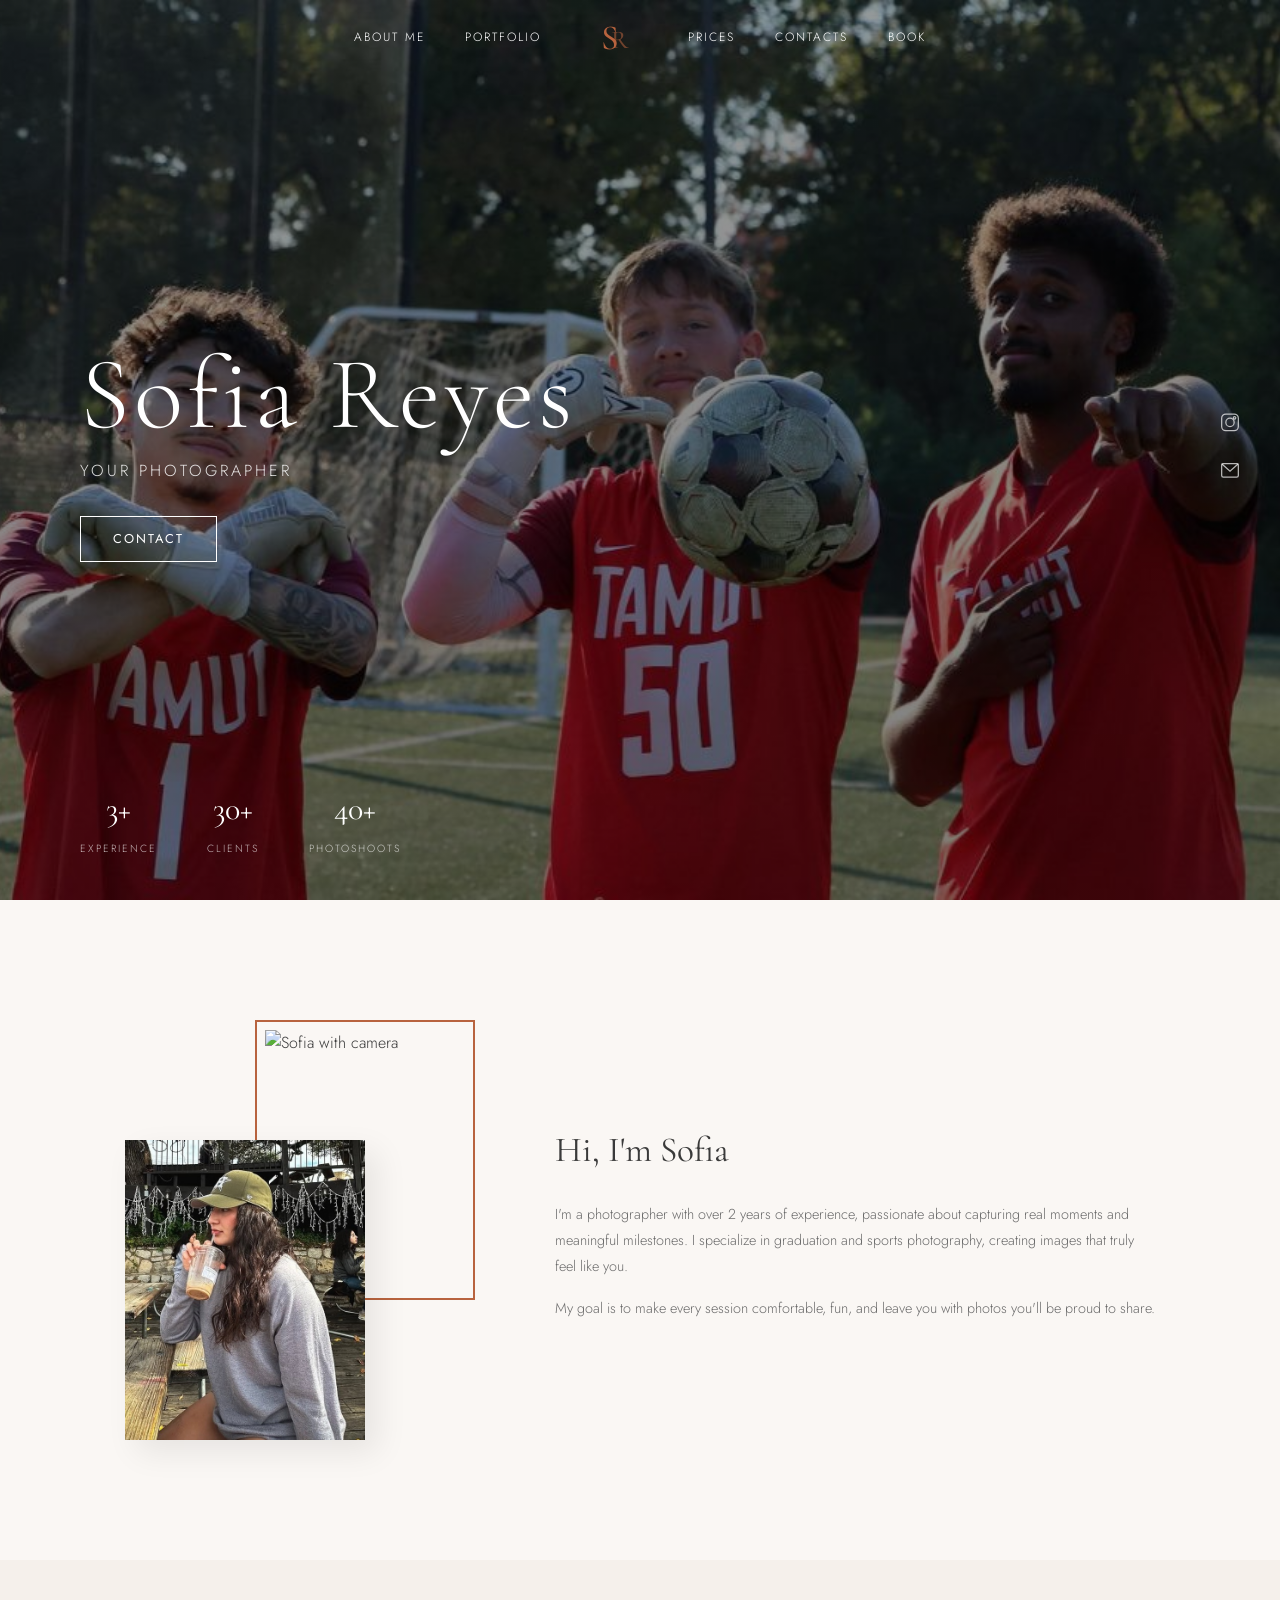
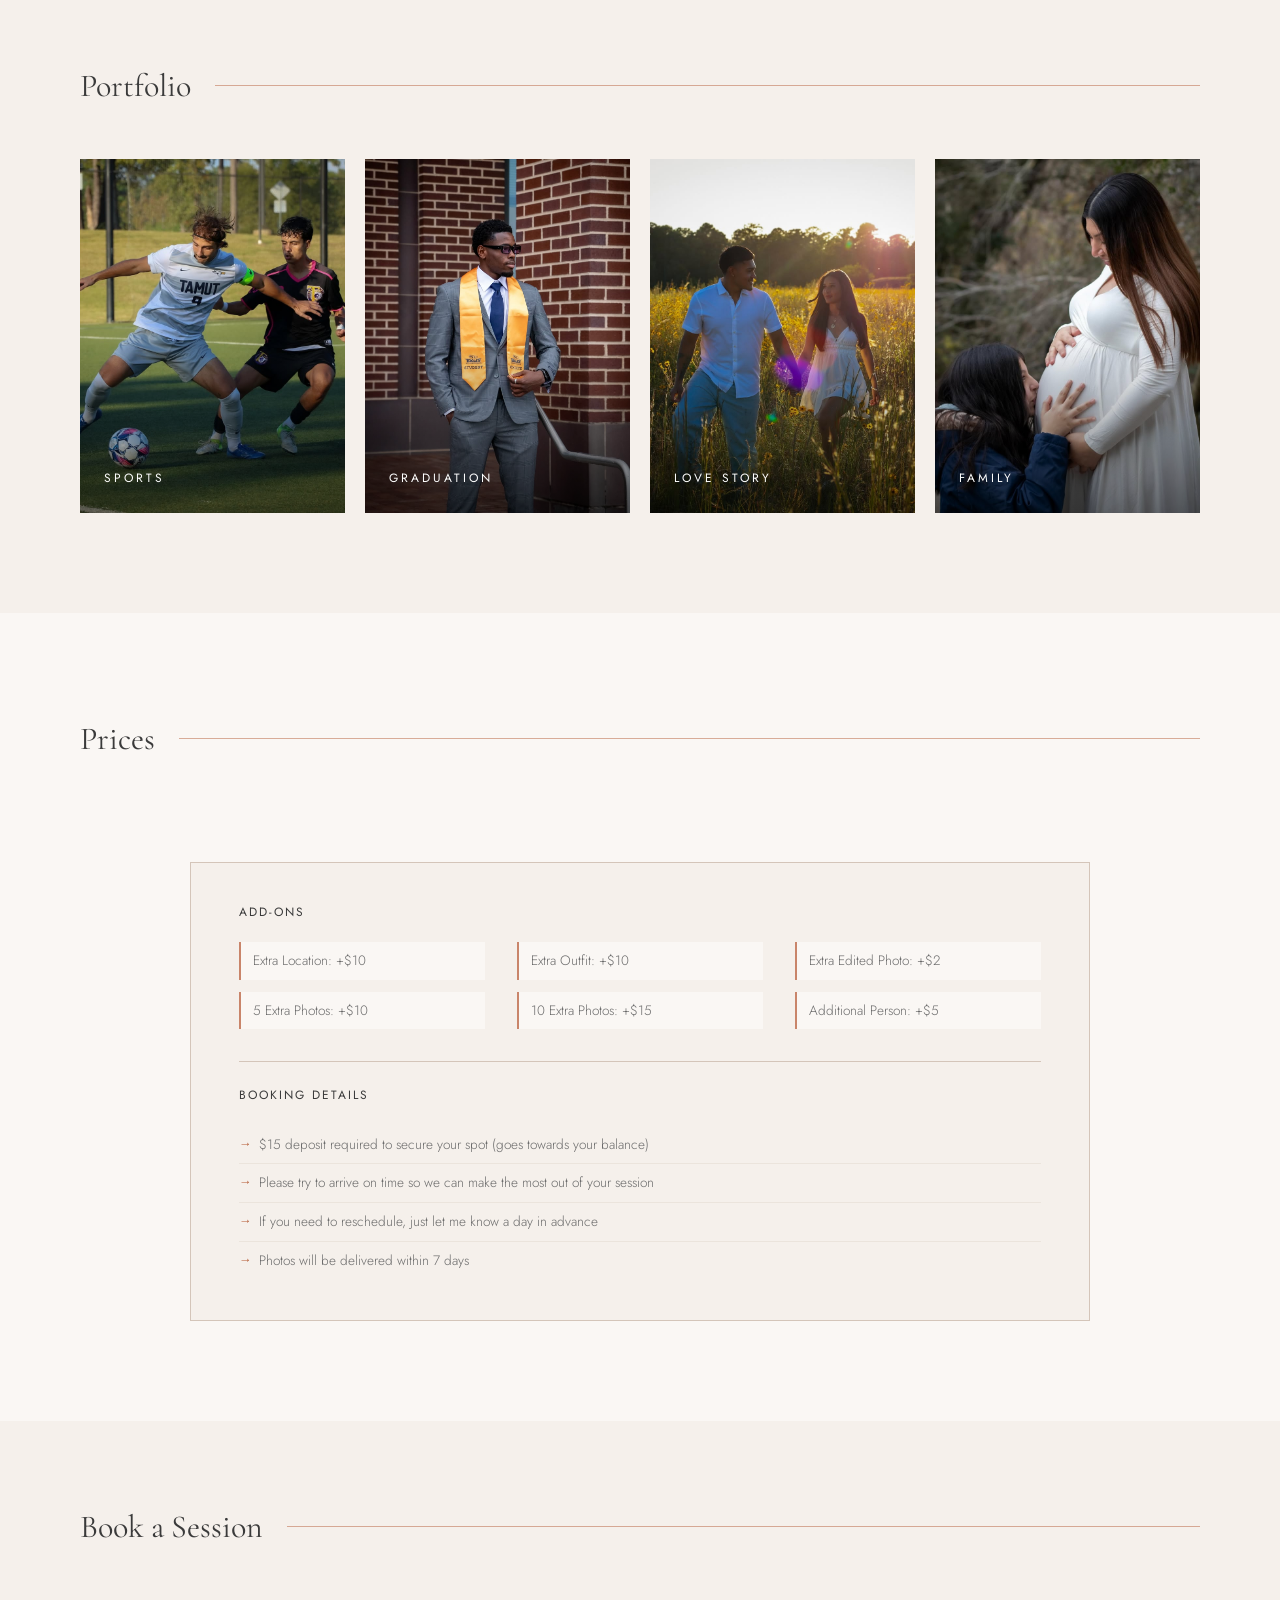
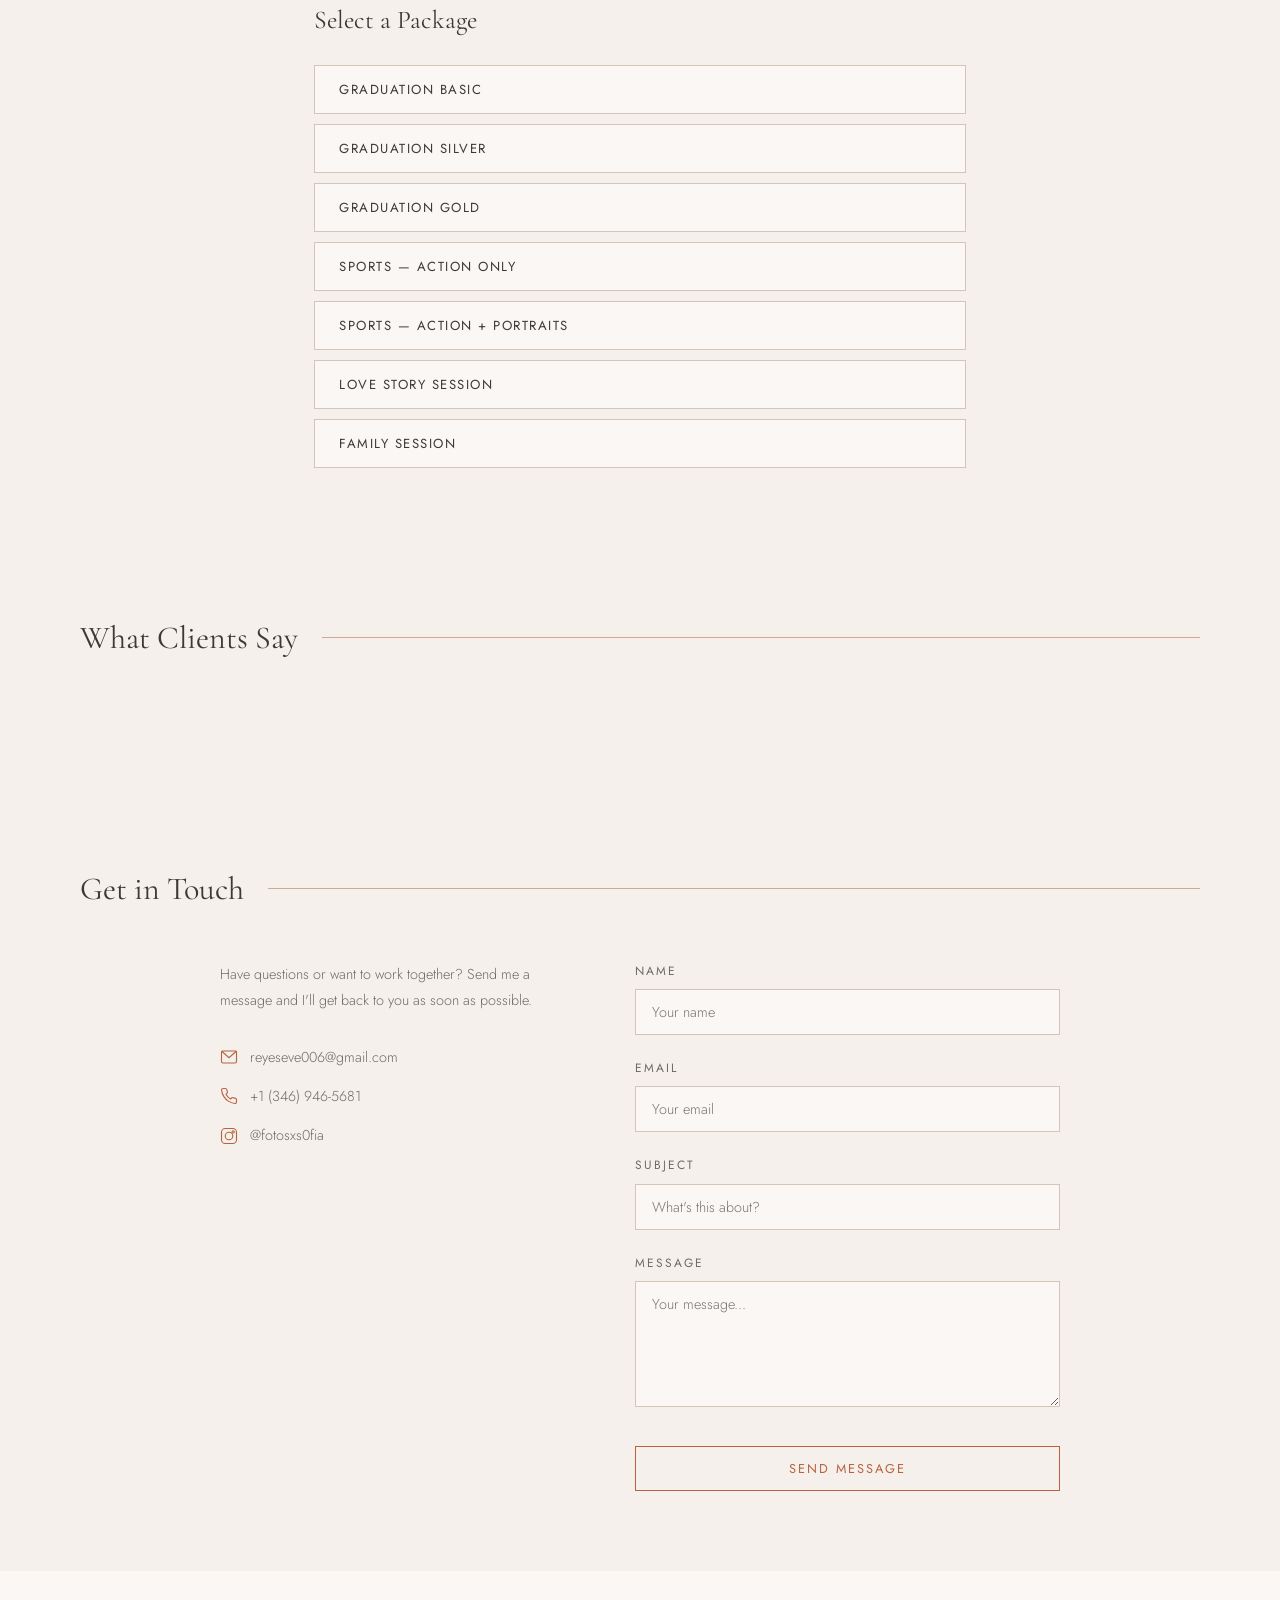
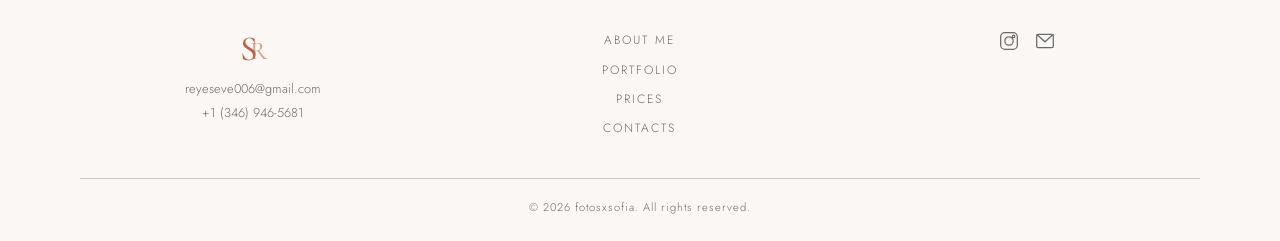
==== index.html @ eb108daf "Connect main site to admin APIs; add dynamic gallery, pricing, booking, and contact form - Gallery p" ====
<!DOCTYPE html>
<html lang="en">
<head>
    <meta charset="UTF-8">
    <meta name="viewport" content="width=device-width, initial-scale=1.0">
    <title>fotosxsofia</title>
    <link rel="icon" type="image/svg+xml" href="favicon.svg">
    <link rel="stylesheet" href="styles.css">
    <link rel="preconnect" href="https://fonts.googleapis.com">
    <link rel="preconnect" href="https://fonts.gstatic.com" crossorigin>
    <link href="https://fonts.googleapis.com/css2?family=Cormorant+Garamond:ital,wght@0,300;0,400;0,500;0,600;1,300;1,400&family=Jost:wght@300;400;500&display=swap" rel="stylesheet">
</head>
<body>

    <!-- Navigation -->
    <nav class="navbar">
        <div class="nav-links-left">
            <a href="#about">About Me</a>
            <a href="#portfolio">Portfolio</a>
        </div>
        <a href="#" class="nav-logo"><span class="logo-s">S</span><span class="logo-r">R</span></a>
        <div class="nav-links-right">
            <a href="#prices">Prices</a>
            <a href="#contact">Contacts</a>
            <a href="#booking">Book</a>
        </div>
        <button class="mobile-menu-btn" aria-label="Toggle menu">
            <span></span>
            <span></span>
            <span></span>
        </button>
        <div class="mobile-menu">
            <a href="#about">About Me</a>
            <a href="#portfolio">Portfolio</a>
            <a href="#prices">Prices</a>
            <a href="#contact">Contacts</a>
            <a href="#booking">Book</a>
        </div>
    </nav>

    <!-- Hero Section -->
    <header class="hero" id="home">
        <div class="hero-content">
            <h1 class="hero-title">Sofia Reyes</h1>
            <p class="hero-subtitle">Your Photographer</p>
            <a href="#contact" class="btn btn-outline">Contact</a>
        </div>
        <div class="hero-socials">
            <a href="https://www.instagram.com/fotosxs0fia/" target="_blank" aria-label="Instagram">
                <svg width="20" height="20" viewBox="0 0 24 24" fill="none" stroke="currentColor" stroke-width="1.5">
                    <rect x="2" y="2" width="20" height="20" rx="5"/>
                    <circle cx="12" cy="12" r="5"/>
                    <circle cx="17.5" cy="6.5" r="1.5"/>
                </svg>
            </a>
            <a href="mailto:reyeseve006@gmail.com" aria-label="Email">
                <svg width="20" height="20" viewBox="0 0 24 24" fill="none" stroke="currentColor" stroke-width="1.5">
                    <rect x="2" y="4" width="20" height="16" rx="2"/>
                    <path d="M22 4L12 13 2 4"/>
                </svg>
            </a>
        </div>
        <div class="hero-stats">
            <div class="stat">
                <span class="stat-number">3+</span>
                <span class="stat-label">Experience</span>
            </div>
            <div class="stat">
                <span class="stat-number">30+</span>
                <span class="stat-label">Clients</span>
            </div>
            <div class="stat">
                <span class="stat-number">40+</span>
                <span class="stat-label">Photoshoots</span>
            </div>
        </div>
    </header>

    <!-- About Section -->
    <section class="about" id="about">
        <div class="about-images">
            <div class="about-img-back">
                <img src="https://images.unsplash.com/photo-1554048612-b6a482bc67e5?w=400&h=500&fit=crop" alt="Sofia with camera" loading="lazy">
            </div>
            <div class="about-img-front">
                <img src="sofieabout.jpg" alt="Sofia portrait" loading="lazy">
            </div>
        </div>
        <div class="about-text">
            <h2>Hi, I'm Sofia</h2>
            <p>I'm a photographer with over 2 years of experience, passionate about capturing real moments and meaningful milestones. I specialize in graduation and sports photography, creating images that truly feel like you.</p>
            <p>My goal is to make every session comfortable, fun, and leave you with photos you'll be proud to share.</p>
        </div>
    </section>

    <!-- Portfolio Section -->
    <section class="portfolio" id="portfolio">
        <div class="section-header">
            <h2>Portfolio</h2>
            <div class="section-line"></div>
        </div>
        <div class="portfolio-grid">
            <a href="sports.html" class="portfolio-card">
                <img src="soccer.jpg" alt="Sports photography" loading="lazy">
                <div class="portfolio-overlay">
                    <span>Sports</span>
                </div>
            </a>
            <a href="graduation.html" class="portfolio-card">
                <img src="graduation.jpg" alt="Graduation photography" loading="lazy">
                <div class="portfolio-overlay">
                    <span>Graduation</span>
                </div>
            </a>
            <a href="lovestory.html" class="portfolio-card">
                <img src="lovestory.jpg" alt="Love Story photography" loading="lazy">
                <div class="portfolio-overlay">
                    <span>Love Story</span>
                </div>
            </a>
            <a href="family.html" class="portfolio-card">
                <img src="family.jpg" alt="Family photography" loading="lazy">
                <div class="portfolio-overlay">
                    <span>Family</span>
                </div>
            </a>
        </div>
    </section>

    <!-- Prices Section -->
    <section class="prices" id="prices">
        <div class="section-header">
            <h2>Prices</h2>
            <div class="section-line"></div>
        </div>

        <div class="prices-tabs" id="pricesTabs"></div>
        <div id="pricesPanels"></div>

        <div class="prices-addons">
            <h4>Add-ons</h4>
            <div class="addons-grid">
                <span>Extra Location: +$10</span>
                <span>Extra Outfit: +$10</span>
                <span>Extra Edited Photo: +$2</span>
                <span>5 Extra Photos: +$10</span>
                <span>10 Extra Photos: +$15</span>
                <span>Additional Person: +$5</span>
            </div>
            <h4>Booking Details</h4>
            <ul class="booking-details-list">
                <li>$15 deposit required to secure your spot (goes towards your balance)</li>
                <li>Please try to arrive on time so we can make the most out of your session</li>
                <li>If you need to reschedule, just let me know a day in advance</li>
                <li>Photos will be delivered within 7 days</li>
            </ul>
        </div>
    </section>

    <!-- Booking Section -->
    <section class="booking" id="booking">
        <div class="section-header">
            <h2>Book a Session</h2>
            <div class="section-line"></div>
        </div>
        <div class="booking-widget" id="bookingWidget">

            <!-- Step 1: Package -->
            <div class="booking-step active" id="step-package">
                <h3 class="booking-step-title">Select a Package</h3>
                <div class="booking-packages">
                    <button class="booking-pkg-btn" data-pkg="graduation_basic">Graduation Basic</button>
                    <button class="booking-pkg-btn" data-pkg="graduation_silver">Graduation Silver</button>
                    <button class="booking-pkg-btn" data-pkg="graduation_gold">Graduation Gold</button>
                    <button class="booking-pkg-btn" data-pkg="sports_basic">Sports — Action Only</button>
                    <button class="booking-pkg-btn" data-pkg="sports_standard">Sports — Action + Portraits</button>
                    <button class="booking-pkg-btn" data-pkg="lovestory">Love Story Session</button>
                    <button class="booking-pkg-btn" data-pkg="family">Family Session</button>
                </div>
            </div>

            <!-- Step 2: Date & Time -->
            <div class="booking-step" id="step-datetime">
                <h3 class="booking-step-title">Choose a Date & Time</h3>
                <div class="booking-calendar-wrapper">
                    <div id="bookingCalendar"></div>
                    <div id="timeSlots" class="time-slots-panel">
                        <p class="time-slots-hint">Select a date to see available times.</p>
                    </div>
                </div>
                <div class="booking-nav">
                    <button class="btn booking-back-btn" data-back="step-package">← Back</button>
                    <button class="btn booking-next-btn" id="datetimeNext" disabled>Next →</button>
                </div>
            </div>

            <!-- Step 3: Your Info -->
            <div class="booking-step" id="step-info">
                <h3 class="booking-step-title">Your Information</h3>
                <form id="bookingInfoForm" class="booking-form">
                    <div class="form-group">
                        <label for="bkName">Full Name *</label>
                        <input type="text" id="bkName" name="name" required>
                    </div>
                    <div class="form-group">
                        <label for="bkEmail">Email Address *</label>
                        <input type="email" id="bkEmail" name="email" required>
                    </div>
                    <div class="form-group">
                        <label for="bkPhone">Phone Number (optional)</label>
                        <input type="tel" id="bkPhone" name="phone">
                    </div>
                    <div class="form-group">
                        <label for="bkNotes">Notes / Add-ons (optional)</label>
                        <textarea id="bkNotes" name="notes" rows="3"></textarea>
                    </div>
                    <div class="deposit-box">
                        <p class="deposit-title">$15 Deposit Required</p>
                        <p class="deposit-instructions">
                            To secure your spot, please send a <strong>$15 deposit</strong> using one of the options below. Include your name in the memo.
                        </p>
                        <div class="deposit-options">
                            <div class="deposit-option">
                                <span class="deposit-option-label">Zelle</span>
                                <span class="deposit-option-value">3469465681</span>
                            </div>
                            <div class="deposit-option">
                                <span class="deposit-option-label">CashApp</span>
                                <span class="deposit-option-value">$s0fiareyes</span>
                            </div>
                        </div>
                        <label class="deposit-check">
                            <input type="checkbox" id="depositAck" required>
                            I understand I need to send the $15 deposit to hold my spot
                        </label>
                    </div>
                    <p id="bookingError" class="booking-error" style="display:none"></p>
                    <div class="booking-nav">
                        <button type="button" class="btn booking-back-btn" data-back="step-datetime">← Back</button>
                        <button type="submit" class="btn" id="submitBooking">Submit Booking Request</button>
                    </div>
                </form>
            </div>

            <!-- Step 4: Success -->
            <div class="booking-step" id="step-success">
                <div class="booking-confirm">
                    <div class="booking-confirm-icon">✓</div>
                    <h3>Request Submitted!</h3>
                    <p>Your booking request has been received. Sofia will confirm your session once she receives your $15 deposit (Zelle or CashApp). Check your email for details.</p>
                </div>
            </div>

        </div>
    </section>

    <!-- Testimonial Section -->
    <section class="testimonial">
        <div class="section-header">
            <h2>What Clients Say</h2>
            <div class="section-line"></div>
        </div>
        <div class="testimonial-grid" id="testimonialGrid">
        </div>
    </section>

    <!-- Contact Section -->
    <section class="contact" id="contact">
        <div class="section-header">
            <h2>Get in Touch</h2>
            <div class="section-line"></div>
        </div>
        <div class="contact-wrapper">
            <div class="contact-info">
                <p>Have questions or want to work together? Send me a message and I'll get back to you as soon as possible.</p>
                <div class="contact-detail">
                    <svg width="18" height="18" viewBox="0 0 24 24" fill="none" stroke="currentColor" stroke-width="1.5"><rect x="2" y="4" width="20" height="16" rx="2"/><path d="M22 4L12 13 2 4"/></svg>
                    <span>reyeseve006@gmail.com</span>
                </div>
                <div class="contact-detail">
                    <svg width="18" height="18" viewBox="0 0 24 24" fill="none" stroke="currentColor" stroke-width="1.5"><path d="M22 16.92v3a2 2 0 01-2.18 2 19.79 19.79 0 01-8.63-3.07 19.5 19.5 0 01-6-6A19.79 19.79 0 012.12 4.18 2 2 0 014.11 2h3a2 2 0 012 1.72c.13.81.36 1.6.68 2.35a2 2 0 01-.45 2.11L8.09 9.91a16 16 0 006 6l1.27-1.27a2 2 0 012.11-.45c.75.32 1.54.55 2.35.68A2 2 0 0122 16.92z"/></svg>
                    <span>+1 (346) 946-5681</span>
                </div>
                <div class="contact-detail">
                    <svg width="18" height="18" viewBox="0 0 24 24" fill="none" stroke="currentColor" stroke-width="1.5"><rect x="2" y="2" width="20" height="20" rx="5"/><circle cx="12" cy="12" r="5"/><circle cx="17.5" cy="6.5" r="1.5"/></svg>
                    <a href="https://www.instagram.com/fotosxs0fia/" target="_blank">@fotosxs0fia</a>
                </div>
            </div>
            <form class="contact-form" id="contactForm">
                <div class="form-group">
                    <label for="contactName">Name</label>
                    <input type="text" id="contactName" name="name" placeholder="Your name" required>
                </div>
                <div class="form-group">
                    <label for="contactEmail">Email</label>
                    <input type="email" id="contactEmail" name="email" placeholder="Your email" required>
                </div>
                <div class="form-group">
                    <label for="contactSubject">Subject</label>
                    <input type="text" id="contactSubject" name="subject" placeholder="What's this about?">
                </div>
                <div class="form-group">
                    <label for="contactMessage">Message</label>
                    <textarea id="contactMessage" name="message" rows="5" placeholder="Your message..." required></textarea>
                </div>
                <button type="submit" class="btn" id="contactSubmitBtn">Send Message</button>
                <p id="contactStatus" style="display:none; margin-top:12px; font-size:14px;"></p>
            </form>
        </div>
    </section>

    <!-- Footer -->
    <footer class="footer">
        <div class="footer-content">
            <div class="footer-brand">
                <span class="footer-logo"><span class="logo-s">S</span><span class="logo-r">R</span></span>
                <p>reyeseve006@gmail.com</p>
                <p>+1 (346) 946-5681</p>
            </div>
            <div class="footer-nav">
                <a href="#about">About Me</a>
                <a href="#portfolio">Portfolio</a>
                <a href="#prices">Prices</a>
                <a href="#contact">Contacts</a>
            </div>
            <div class="footer-socials">
                <a href="https://www.instagram.com/fotosxs0fia/" target="_blank" aria-label="Instagram">
                    <svg width="20" height="20" viewBox="0 0 24 24" fill="none" stroke="currentColor" stroke-width="1.5">
                        <rect x="2" y="2" width="20" height="20" rx="5"/>
                        <circle cx="12" cy="12" r="5"/>
                        <circle cx="17.5" cy="6.5" r="1.5"/>
                    </svg>
                </a>
                <a href="mailto:reyeseve006@gmail.com" aria-label="Email">
                    <svg width="20" height="20" viewBox="0 0 24 24" fill="none" stroke="currentColor" stroke-width="1.5">
                        <rect x="2" y="4" width="20" height="16" rx="2"/>
                        <path d="M22 4L12 13 2 4"/>
                    </svg>
                </a>
            </div>
        </div>
        <div class="footer-bottom">
            <p>&copy; 2026 fotosxsofia. All rights reserved.</p>
        </div>
    </footer>

    <script src="script.js"></script>
    <script src="booking.js"></script>
</body>
</html>
---- styles.css ----
/* ========== Reset & Base ========== */
*,
*::before,
*::after {
    margin: 0;
    padding: 0;
    box-sizing: border-box;
}

:root {
    --bg: #f5f0eb;
    --bg-light: #faf7f4;
    --accent: #b8633e;
    --accent-light: #c9856a;
    --text: #3a3a3a;
    --text-light: #6b6b6b;
    --white: #ffffff;
    --border: #d4c5b9;
    --font-display: 'Cormorant Garamond', Georgia, serif;
    --font-body: 'Jost', 'Helvetica Neue', Arial, sans-serif;
}

html {
    scroll-behavior: smooth;
}

body {
    font-family: var(--font-body);
    background-color: var(--bg);
    color: var(--text);
    line-height: 1.6;
    font-weight: 300;
    -webkit-font-smoothing: antialiased;
}

img {
    max-width: 100%;
    display: block;
}

a {
    text-decoration: none;
    color: inherit;
    transition: color 0.3s ease;
}

a:hover {
    color: var(--accent);
}

h1, h2, h3, h4 {
    font-family: var(--font-display);
    font-weight: 400;
}

/* ========== Buttons ========== */
.btn {
    display: inline-block;
    font-family: var(--font-body);
    font-size: 0.8rem;
    font-weight: 400;
    letter-spacing: 2px;
    text-transform: uppercase;
    padding: 12px 32px;
    border: 1px solid var(--accent);
    color: var(--accent);
    background: transparent;
    cursor: pointer;
    transition: all 0.3s ease;
}

.btn:hover {
    background: var(--accent);
    color: var(--white);
}

.btn-outline {
    border-color: var(--white);
    color: var(--white);
}

.btn-outline:hover {
    background: var(--white);
    color: var(--text);
}

.btn-small {
    padding: 8px 24px;
    font-size: 0.7rem;
}

/* ========== Navigation ========== */
.navbar {
    position: fixed;
    top: 0;
    left: 0;
    right: 0;
    z-index: 1000;
    display: flex;
    align-items: center;
    justify-content: center;
    padding: 20px 60px;
    background: transparent;
    transition: background 0.3s ease, box-shadow 0.3s ease;
}

.navbar.scrolled {
    background: rgba(245, 240, 235, 0.95);
    backdrop-filter: blur(10px);
    box-shadow: 0 1px 10px rgba(0, 0, 0, 0.05);
}

.nav-links-left,
.nav-links-right {
    display: flex;
    gap: 40px;
}

.nav-links-left a,
.nav-links-right a {
    font-size: 0.75rem;
    letter-spacing: 2px;
    text-transform: uppercase;
    color: var(--white);
    transition: color 0.3s ease;
}

.navbar.scrolled .nav-links-left a,
.navbar.scrolled .nav-links-right a {
    color: var(--text);
}

.navbar.scrolled .nav-links-left a:hover,
.navbar.scrolled .nav-links-right a:hover {
    color: var(--accent);
}

.nav-logo {
    display: inline-flex;
    align-items: center;
    margin: 0 60px;
    transition: color 0.3s ease;
    position: relative;
}

.logo-s,
.logo-r {
    font-family: var(--font-display);
    font-weight: 500;
    line-height: 1;
    transition: color 0.3s ease;
}

.logo-s {
    font-size: 2.2rem;
    color: var(--accent);
    position: relative;
    z-index: 2;
}

.logo-r {
    font-size: 1.6rem;
    color: rgba(184, 99, 62, 0.55);
    margin-left: -8px;
    position: relative;
    z-index: 1;
    top: 2px;
}

/* Mobile menu */
.mobile-menu-btn {
    display: none;
    flex-direction: column;
    gap: 5px;
    background: none;
    border: none;
    cursor: pointer;
    position: absolute;
    right: 20px;
    top: 50%;
    transform: translateY(-50%);
    z-index: 1001;
}

.mobile-menu-btn span {
    display: block;
    width: 24px;
    height: 2px;
    background: var(--white);
    transition: all 0.3s ease;
}

.navbar.scrolled .mobile-menu-btn span {
    background: var(--text);
}

.mobile-menu {
    display: none;
    position: absolute;
    top: 100%;
    left: 0;
    right: 0;
    background: var(--bg-light);
    flex-direction: column;
    padding: 20px;
    gap: 16px;
    box-shadow: 0 4px 20px rgba(0, 0, 0, 0.08);
}

.mobile-menu.active {
    display: flex;
}

.mobile-menu a {
    font-size: 0.8rem;
    letter-spacing: 2px;
    text-transform: uppercase;
    color: var(--text);
    padding: 8px 0;
}

/* ========== Hero ========== */
.hero {
    position: relative;
    height: 100vh;
    min-height: 600px;
    background: linear-gradient(rgba(0, 0, 0, 0.4), rgba(0, 0, 0, 0.5)),
                url('hero.jpg');
    background-size: cover;
    background-position: center;
    display: flex;
    align-items: center;
    justify-content: space-between;
    padding: 0 80px;
    overflow: hidden;
}

.hero-portrait {
    position: absolute;
    right: 5%;
    bottom: 0;
    height: 95%;
    z-index: 1;
    pointer-events: none;
}

.hero-portrait img {
    height: 100%;
    width: auto;
    object-fit: contain;
    filter: drop-shadow(0 4px 30px rgba(0, 0, 0, 0.3));
    -webkit-mask-image: linear-gradient(to bottom, black 80%, transparent 100%);
    mask-image: linear-gradient(to bottom, black 80%, transparent 100%);
}

.hero-content {
    z-index: 1;
}

.hero-title {
    font-family: var(--font-display);
    font-size: clamp(3.5rem, 8vw, 7rem);
    font-weight: 300;
    color: var(--white);
    letter-spacing: 4px;
    line-height: 1.1;
    margin-bottom: 8px;
}

.hero-subtitle {
    font-size: 1rem;
    letter-spacing: 3px;
    text-transform: uppercase;
    color: rgba(255, 255, 255, 0.85);
    font-weight: 300;
    margin-bottom: 32px;
}

.hero-socials {
    position: absolute;
    right: 40px;
    top: 50%;
    transform: translateY(-50%);
    display: flex;
    flex-direction: column;
    gap: 20px;
    z-index: 1;
}

.hero-socials a {
    color: rgba(255, 255, 255, 0.7);
    transition: color 0.3s ease;
}

.hero-socials a:hover {
    color: var(--white);
}

.hero-stats {
    position: absolute;
    bottom: 40px;
    left: 80px;
    display: flex;
    gap: 50px;
    z-index: 1;
}

.stat {
    text-align: center;
}

.stat-number {
    display: block;
    font-family: var(--font-display);
    font-size: 2rem;
    color: var(--white);
    font-weight: 400;
}

.stat-label {
    font-size: 0.65rem;
    letter-spacing: 2px;
    text-transform: uppercase;
    color: rgba(255, 255, 255, 0.7);
}

/* ========== Section Header ========== */
.section-header {
    display: flex;
    align-items: center;
    gap: 24px;
    margin-bottom: 48px;
    padding: 0 80px;
}

.section-header h2 {
    font-size: 2rem;
    font-weight: 400;
    white-space: nowrap;
}

.section-line {
    flex: 1;
    height: 1px;
    background: var(--accent);
    opacity: 0.5;
}

/* ========== About ========== */
.about {
    display: flex;
    align-items: center;
    justify-content: center;
    gap: 80px;
    padding: 120px 80px;
    background: var(--bg-light);
}

.about-images {
    position: relative;
    flex-shrink: 0;
    width: 350px;
    height: 420px;
}

.about-img-back {
    position: absolute;
    top: 0;
    right: 0;
    width: 220px;
    height: 280px;
    border: 2px solid var(--accent);
    padding: 8px;
    background: var(--bg-light);
    z-index: 1;
}

.about-img-back img {
    width: 100%;
    height: 100%;
    object-fit: cover;
}

.about-img-front {
    position: absolute;
    bottom: 0;
    left: 0;
    width: 240px;
    height: 300px;
    z-index: 2;
    box-shadow: 12px 12px 30px rgba(0, 0, 0, 0.08);
}

.about-img-front img {
    width: 100%;
    height: 100%;
    object-fit: cover;
}

.about-text {
    max-width: 600px;
}

.about-text h2 {
    font-size: 2.2rem;
    margin-bottom: 24px;
    color: var(--text);
}

.about-text p {
    font-size: 0.9rem;
    line-height: 1.8;
    color: var(--text-light);
    margin-bottom: 16px;
}

/* ========== Portfolio ========== */
.portfolio {
    padding: 100px 0;
}

.portfolio-grid {
    display: grid;
    grid-template-columns: repeat(4, 1fr);
    gap: 20px;
    padding: 0 80px;
}

.portfolio-card {
    position: relative;
    overflow: hidden;
    aspect-ratio: 3/4;
    cursor: pointer;
}

.portfolio-card img {
    width: 100%;
    height: 100%;
    object-fit: cover;
    transition: transform 0.5s ease;
}

.portfolio-card:hover img {
    transform: scale(1.05);
}

.portfolio-overlay {
    position: absolute;
    inset: 0;
    background: linear-gradient(transparent 50%, rgba(0, 0, 0, 0.5));
    display: flex;
    align-items: flex-end;
    padding: 24px;
    transition: background 0.3s ease;
}

.portfolio-card:hover .portfolio-overlay {
    background: linear-gradient(transparent 30%, rgba(0, 0, 0, 0.6));
}

.portfolio-overlay span {
    font-family: var(--font-body);
    font-size: 0.75rem;
    letter-spacing: 3px;
    text-transform: uppercase;
    color: var(--white);
    font-weight: 400;
}

/* ========== Prices ========== */
.prices {
    padding: 100px 0;
    background: var(--bg-light);
}

.prices-tabs {
    display: flex;
    justify-content: center;
    gap: 8px;
    margin-bottom: 40px;
    padding: 0 80px;
}

.prices-tab {
    font-family: var(--font-body);
    font-size: 0.75rem;
    letter-spacing: 2px;
    text-transform: uppercase;
    font-weight: 400;
    padding: 10px 28px;
    border: 1px solid var(--border);
    background: transparent;
    color: var(--text-light);
    cursor: pointer;
    transition: all 0.3s ease;
}

.prices-tab:hover {
    border-color: var(--accent-light);
    color: var(--text);
}

.prices-tab.active {
    background: var(--accent);
    border-color: var(--accent);
    color: var(--white);
}

.prices-panel {
    display: none;
}

.prices-panel.active {
    display: block;
}

.prices-addons {
    max-width: 900px;
    margin: 50px auto 0;
    padding: 40px 48px;
    background: var(--bg);
    border: 1px solid var(--border);
}

.prices-addons h4 {
    font-family: var(--font-body);
    font-size: 0.75rem;
    letter-spacing: 2px;
    text-transform: uppercase;
    color: var(--text);
    font-weight: 400;
    margin-bottom: 20px;
}

.prices-addons h4:not(:first-child) {
    margin-top: 32px;
    padding-top: 24px;
    border-top: 1px solid var(--border);
}

.addons-grid {
    display: grid;
    grid-template-columns: repeat(3, 1fr);
    gap: 12px 32px;
}

.addons-grid span {
    font-size: 0.85rem;
    color: var(--text-light);
    padding: 8px 12px;
    background: var(--bg-light);
    border-left: 2px solid var(--accent-light);
}

.booking-details-list {
    list-style: none;
    padding: 0;
}

.booking-details-list li {
    font-size: 0.85rem;
    color: var(--text-light);
    padding: 8px 0 8px 20px;
    position: relative;
    line-height: 1.6;
    border-bottom: 1px solid rgba(212, 197, 185, 0.3);
}

.booking-details-list li:last-child {
    border-bottom: none;
}

.booking-details-list li::before {
    content: '→';
    position: absolute;
    left: 0;
    color: var(--accent);
    font-size: 0.8rem;
}

.prices-grid-2 {
    grid-template-columns: repeat(2, 1fr);
}

.addons-note {
    font-size: 0.8rem;
    color: var(--text-light);
    font-style: italic;
    margin-top: 20px;
}

.prices-grid {
    display: grid;
    grid-template-columns: repeat(3, 1fr);
    gap: 24px;
    padding: 0 80px;
    align-items: start;
}

.price-card {
    background: var(--bg);
    border: 1px solid transparent;
    transition: border-color 0.3s ease, transform 0.3s ease;
}

.price-card:hover {
    border-color: var(--border);
}

.price-card.featured {
    border-color: var(--accent);
    transform: translateY(-8px);
}

.price-card-image {
    position: relative;
    height: 200px;
    overflow: hidden;
}

.price-card-image img {
    width: 100%;
    height: 100%;
    object-fit: cover;
}

.price-card-overlay {
    position: absolute;
    inset: 0;
    background: rgba(0, 0, 0, 0.4);
    display: flex;
    flex-direction: column;
    align-items: center;
    justify-content: center;
    text-align: center;
}

.price-card-overlay h3 {
    font-size: 1.1rem;
    color: var(--white);
    font-weight: 400;
    margin-bottom: 4px;
}

.price-amount {
    font-family: var(--font-display);
    font-size: 1.6rem;
    color: var(--white);
}

.price-details {
    padding: 24px;
}

.price-detail-row {
    display: flex;
    justify-content: space-between;
    padding: 10px 0;
    border-bottom: 1px solid var(--border);
    font-size: 0.8rem;
    color: var(--text-light);
    letter-spacing: 0.5px;
}

.price-detail-row:last-child {
    border-bottom: none;
}

.price-details .btn {
    display: block;
    text-align: center;
    margin-top: 16px;
}

/* ========== Booking ========== */
.booking {
    padding: 80px 0 60px;
    background: var(--bg);
}

.cal-embed-wrapper {
    max-width: 1000px;
    margin: 0 auto;
    padding: 0 80px;
    min-height: 320px;
    overflow: hidden;
}

.booking-form-grid {
    display: grid;
    grid-template-columns: 1fr 1fr;
    gap: 60px;
}

.form-group {
    margin-bottom: 24px;
}

.form-group label {
    display: block;
    font-size: 0.75rem;
    letter-spacing: 2px;
    text-transform: uppercase;
    color: var(--text-light);
    margin-bottom: 8px;
    font-weight: 400;
}

.form-group input,
.form-group select,
.form-group textarea {
    width: 100%;
    padding: 12px 16px;
    border: 1px solid var(--border);
    background: var(--bg-light);
    font-family: var(--font-body);
    font-size: 0.9rem;
    font-weight: 300;
    color: var(--text);
    outline: none;
    transition: border-color 0.3s ease;
}

.form-group input:focus,
.form-group select:focus,
.form-group textarea:focus {
    border-color: var(--accent);
}

.form-group textarea {
    resize: vertical;
    min-height: 100px;
}

.form-group select {
    cursor: pointer;
    appearance: none;
    background-image: url("data:image/svg+xml,%3Csvg xmlns='http://www.w3.org/2000/svg' width='12' height='12' viewBox='0 0 24 24' fill='none' stroke='%236b6b6b' stroke-width='2'%3E%3Cpath d='M6 9l6 6 6-6'/%3E%3C/svg%3E");
    background-repeat: no-repeat;
    background-position: right 16px center;
}

/* Calendar */
.calendar {
    border: 1px solid var(--border);
    background: var(--bg-light);
    padding: 20px;
    user-select: none;
}

.calendar-header {
    display: flex;
    align-items: center;
    justify-content: space-between;
    margin-bottom: 16px;
}

.calendar-month {
    font-family: var(--font-display);
    font-size: 1.2rem;
    color: var(--text);
}

.calendar-nav {
    background: none;
    border: none;
    font-size: 1rem;
    color: var(--text-light);
    cursor: pointer;
    padding: 4px 10px;
    transition: color 0.3s ease;
}

.calendar-nav:hover {
    color: var(--accent);
}

.calendar-weekdays {
    display: grid;
    grid-template-columns: repeat(7, 1fr);
    text-align: center;
    margin-bottom: 8px;
}

.calendar-weekdays span {
    font-size: 0.65rem;
    letter-spacing: 1px;
    text-transform: uppercase;
    color: var(--text-light);
    padding: 4px 0;
}

.calendar-days {
    display: grid;
    grid-template-columns: repeat(7, 1fr);
    gap: 4px;
}

.calendar-days span {
    display: flex;
    align-items: center;
    justify-content: center;
    height: 36px;
    font-size: 0.85rem;
    color: var(--text);
    border-radius: 50%;
    cursor: pointer;
    transition: all 0.2s ease;
}

.calendar-days span:hover:not(.disabled):not(.selected) {
    background: var(--border);
}

.calendar-days span.selected {
    background: var(--accent);
    color: var(--white);
}

.calendar-days span.disabled {
    color: var(--border);
    cursor: default;
}

.calendar-days span.today {
    border: 1px solid var(--accent-light);
}

.selected-date {
    font-size: 0.8rem;
    color: var(--text-light);
    margin-top: 12px;
}

.booking-submit {
    text-align: center;
    margin-top: 40px;
}

.booking-confirm {
    display: none;
    text-align: center;
    padding: 40px;
}

.booking-confirm.show {
    display: block;
}

.booking-confirm h3 {
    font-family: var(--font-display);
    font-size: 1.8rem;
    margin-bottom: 12px;
    color: var(--text);
}

.booking-confirm p {
    color: var(--text-light);
    font-size: 0.9rem;
}

/* ========== Testimonial ========== */
.testimonial {
    padding: 60px 0 80px;
}

.testimonial .section-header {
    margin-bottom: 60px;
}

.testimonial-card {
    text-align: center;
    max-width: 550px;
    margin: 0 auto;
    border: 1px solid var(--accent);
    border-radius: 4px;
    padding: 48px 40px 40px;
    position: relative;
}

.testimonial-grid {
    display: flex;
    justify-content: center;
    gap: 40px;
    flex-wrap: wrap;
    margin-top: 40px;
    max-width: 1200px;
    margin-left: auto;
    margin-right: auto;
    padding: 0 24px;
}

.testimonial-avatar {
    width: 60px;
    height: 60px;
    border-radius: 50%;
    overflow: hidden;
    margin: -78px auto 16px;
    border: 3px solid var(--bg);
    box-shadow: 0 2px 10px rgba(0, 0, 0, 0.08);
}

.testimonial-avatar img {
    width: 100%;
    height: 100%;
    object-fit: cover;
}

.testimonial-card h4 {
    font-size: 1.2rem;
    margin-bottom: 16px;
    color: var(--text);
}

.testimonial-card p {
    font-size: 0.85rem;
    line-height: 1.8;
    color: var(--text-light);
    font-style: italic;
}

/* ========== Contact ========== */
.contact {
    padding: 60px 0 80px;
    background: var(--bg);
}

.contact-wrapper {
    display: grid;
    grid-template-columns: 1fr 1.2fr;
    gap: 60px;
    max-width: 1000px;
    margin: 0 auto;
    padding: 0 80px;
}

.contact-info p {
    font-size: 0.9rem;
    line-height: 1.8;
    color: var(--text-light);
    margin-bottom: 32px;
}

.contact-detail {
    display: flex;
    align-items: center;
    gap: 12px;
    margin-bottom: 16px;
    color: var(--text-light);
    font-size: 0.9rem;
}

.contact-detail svg {
    flex-shrink: 0;
    color: var(--accent);
}

.contact-detail a {
    color: var(--text-light);
}

.contact-detail a:hover {
    color: var(--accent);
}

.contact-form .btn {
    width: 100%;
    margin-top: 8px;
}

/* ========== Footer ========== */
.footer {
    background: var(--bg-light);
    padding: 60px 80px 24px;
}

.footer-content {
    display: grid;
    grid-template-columns: 1fr 1fr 1fr;
    gap: 40px;
    align-items: start;
    justify-items: center;
    text-align: center;
    padding-bottom: 40px;
    border-bottom: 1px solid var(--border);
}

.footer-logo {
    display: inline-flex;
    align-items: center;
    margin-bottom: 12px;
}

.footer-logo .logo-s {
    font-size: 2.2rem;
    color: var(--accent);
    position: relative;
    z-index: 2;
}

.footer-logo .logo-r {
    font-size: 1.6rem;
    color: rgba(184, 99, 62, 0.55);
    margin-left: -8px;
    position: relative;
    z-index: 1;
    top: 2px;
}

.footer-brand p {
    font-size: 0.8rem;
    color: var(--text-light);
    margin-bottom: 4px;
}

.footer-nav {
    display: flex;
    flex-direction: column;
    gap: 10px;
}

.footer-nav a {
    font-size: 0.75rem;
    letter-spacing: 2px;
    text-transform: uppercase;
    color: var(--text-light);
}

.footer-socials {
    display: flex;
    gap: 16px;
}

.footer-socials a {
    color: var(--text-light);
}

.footer-subscribe h4 {
    font-size: 0.75rem;
    letter-spacing: 2px;
    text-transform: uppercase;
    font-family: var(--font-body);
    font-weight: 400;
    margin-bottom: 12px;
    color: var(--text-light);
}

.subscribe-form {
    display: flex;
    gap: 0;
}

.subscribe-form input {
    flex: 1;
    padding: 10px 16px;
    border: 1px solid var(--border);
    border-right: none;
    background: transparent;
    font-family: var(--font-body);
    font-size: 0.8rem;
    color: var(--text);
    outline: none;
}

.subscribe-form input::placeholder {
    color: var(--text-light);
}

.subscribe-form input:focus {
    border-color: var(--accent);
}

.subscribe-form .btn {
    border-left: 1px solid var(--accent);
    white-space: nowrap;
}

.footer-bottom {
    padding-top: 20px;
    text-align: center;
}

.footer-bottom p {
    font-size: 0.7rem;
    color: var(--text-light);
    letter-spacing: 1px;
}

/* ========== Animations ========== */
.fade-in {
    opacity: 0;
    transform: translateY(30px);
    transition: opacity 0.8s ease, transform 0.8s ease;
}

.fade-in.visible {
    opacity: 1;
    transform: translateY(0);
}

/* ========== Gallery Page ========== */
.gallery-page {
    min-height: 100vh;
    background: var(--bg);
}

.gallery-header {
    padding: 140px 80px 60px;
    text-align: center;
}

.gallery-back {
    display: inline-flex;
    align-items: center;
    gap: 8px;
    font-size: 0.75rem;
    letter-spacing: 2px;
    text-transform: uppercase;
    color: var(--text-light);
    margin-bottom: 24px;
    transition: color 0.3s ease;
}

.gallery-back:hover {
    color: var(--accent);
}

.gallery-header h1 {
    font-family: var(--font-display);
    font-size: 3rem;
    font-weight: 400;
    color: var(--text);
}

.gallery-grid {
    columns: 3;
    column-gap: 16px;
    padding: 0 80px 80px;
}

.gallery-grid img {
    width: 100%;
    margin-bottom: 16px;
    display: block;
    break-inside: avoid;
    border-radius: 2px;
    transition: transform 0.3s ease, box-shadow 0.3s ease;
}

.gallery-grid img:hover {
    transform: scale(1.02);
    box-shadow: 0 8px 30px rgba(0, 0, 0, 0.12);
}

/* ========== Responsive ========== */
@media (max-width: 1024px) {
    .portfolio-grid {
        grid-template-columns: repeat(2, 1fr);
        padding: 0 40px;
    }

    .prices-grid {
        grid-template-columns: repeat(2, 1fr);
        padding: 0 40px;
    }

    .about {
        padding: 80px 40px;
        gap: 40px;
    }

    .hero {
        padding: 0 40px;
    }

    .hero-portrait {
        right: 4%;
        height: 75%;
    }

    .hero-stats {
        left: 40px;
    }

    .section-header {
        padding: 0 40px;
    }

    .footer {
        padding: 60px 40px 24px;
    }

    .footer-content {
        grid-template-columns: 1fr 1fr;
        gap: 30px;
    }

    .gallery-grid {
        columns: 2;
        padding: 0 40px 60px;
    }

    .gallery-header {
        padding: 120px 40px 40px;
    }

    .booking-form {
        padding: 0 40px;
    }

    .booking-form-grid {
        gap: 40px;
    }

    .cal-embed-wrapper {
        padding: 0 40px;
    }

    .contact-wrapper {
        padding: 0 40px;
    }
}

@media (max-width: 768px) {
    .nav-links-left,
    .nav-links-right {
        display: none;
    }

    .mobile-menu-btn {
        display: flex;
    }

    .navbar {
        justify-content: flex-start;
        padding: 16px 20px;
    }

    .nav-logo {
        margin: 0;
    }

    .hero {
        padding: 0 24px;
        align-items: center;
        text-align: center;
    }

    .hero-content {
        display: flex;
        flex-direction: column;
        align-items: center;
        z-index: 2;
    }

    .hero-portrait {
        right: 50%;
        transform: translateX(50%);
        height: 65%;
        opacity: 0.25;
    }

    .hero-socials {
        right: 20px;
    }

    .hero-stats {
        left: 50%;
        transform: translateX(-50%);
        bottom: 30px;
        gap: 30px;
    }

    .about {
        flex-direction: column;
        text-align: center;
        padding: 80px 24px;
    }

    .about-images {
        width: 280px;
        height: 340px;
    }

    .about-img-back {
        width: 180px;
        height: 230px;
    }

    .about-img-front {
        width: 200px;
        height: 250px;
    }

    .portfolio-grid {
        grid-template-columns: repeat(2, 1fr);
        gap: 12px;
        padding: 0 24px;
    }

    .section-header {
        padding: 0 24px;
    }

    .prices-tabs {
        flex-wrap: wrap;
        padding: 0 24px;
        gap: 6px;
    }

    .prices-tab {
        padding: 8px 20px;
        font-size: 0.7rem;
    }

    .prices-grid {
        grid-template-columns: 1fr;
        max-width: 400px;
        margin: 0 auto;
        padding: 0 24px;
    }

    .prices-grid-2 {
        grid-template-columns: 1fr;
        max-width: 400px;
        margin: 0 auto;
        padding: 0 24px;
    }

    .price-card.featured {
        transform: none;
    }

    .prices-addons {
        margin-left: 24px;
        margin-right: 24px;
        padding: 28px 24px;
    }

    .addons-grid {
        grid-template-columns: 1fr;
        gap: 8px;
    }

    .testimonial {
        padding: 80px 24px;
    }

    .testimonial-grid {
        gap: 50px;
        margin-top: 50px;
    }

    .testimonial-card {
        max-width: 100%;
        padding: 48px 24px 32px;
    }

    .footer {
        padding: 40px 24px 20px;
    }

    .footer-content {
        grid-template-columns: 1fr;
        gap: 24px;
        text-align: center;
    }

    .footer-nav {
        flex-direction: row;
        flex-wrap: wrap;
        justify-content: center;
        gap: 16px;
    }

    .footer-socials {
        justify-content: center;
    }

    .subscribe-form {
        flex-direction: column;
        gap: 8px;
    }

    .subscribe-form input {
        border-right: 1px solid var(--border);
    }

    .gallery-grid {
        columns: 2;
        padding: 0 24px 40px;
    }

    .gallery-header {
        padding: 100px 24px 30px;
    }

    .gallery-header h1 {
        font-size: 2.2rem;
    }

    .booking-form {
        padding: 0 24px;
    }

    .booking-form-grid {
        grid-template-columns: 1fr;
        gap: 0;
    }

    .cal-embed-wrapper {
        padding: 0 16px;
        min-height: 400px;
    }

    .booking {
        padding: 60px 0;
    }

    .contact-wrapper {
        grid-template-columns: 1fr;
        padding: 0 24px;
        gap: 40px;
    }
}

@media (max-width: 480px) {
    .hero {
        min-height: 500px;
    }

    .hero-title {
        font-size: 2.5rem;
    }

    .hero-subtitle {
        font-size: 0.85rem;
        letter-spacing: 2px;
    }

    .hero-socials {
        right: 12px;
        gap: 14px;
    }

    .hero-stats {
        gap: 20px;
        bottom: 20px;
    }

    .stat-number {
        font-size: 1.5rem;
    }

    .stat-label {
        font-size: 0.6rem;
    }

    .about {
        padding: 60px 16px;
    }

    .about-images {
        width: 240px;
        height: 290px;
    }

    .about-img-back {
        width: 150px;
        height: 190px;
    }

    .about-img-front {
        width: 170px;
        height: 210px;
    }

    .portfolio-grid {
        grid-template-columns: 1fr;
        padding: 0 16px;
        gap: 16px;
    }

    .section-header {
        padding: 0 16px;
    }

    .section-header h2 {
        font-size: 1.6rem;
    }

    .prices-tabs {
        padding: 0 16px;
    }

    .prices-grid,
    .prices-grid-2 {
        padding: 0 16px;
    }

    .prices-addons {
        margin-left: 16px;
        margin-right: 16px;
        padding: 24px 16px;
    }

    .testimonial {
        padding: 60px 16px;
    }

    .testimonial-card {
        padding: 40px 16px 28px;
    }

    .testimonial-card p {
        font-size: 0.8rem;
    }

    .gallery-grid {
        columns: 1;
        padding: 0 16px 40px;
    }

    .gallery-header {
        padding: 90px 16px 24px;
    }

    .gallery-header h1 {
        font-size: 1.8rem;
    }

    .contact-wrapper {
        padding: 0 16px;
        gap: 32px;
    }

    .cal-embed-wrapper {
        padding: 0 8px;
    }

    .footer {
        padding: 32px 16px 16px;
    }
}

/* ========== Custom Booking Widget ========== */
.booking-widget {
    max-width: 700px;
    margin: 0 auto;
    padding: 0 24px;
}

.booking-step {
    display: none;
}

.booking-step.active {
    display: block;
}

.booking-step-title {
    font-family: var(--font-display, 'Cormorant Garamond', Georgia, serif);
    font-size: clamp(1.3rem, 2.5vw, 1.6rem);
    font-weight: 400;
    color: var(--text, #3a3a3a);
    margin-bottom: 24px;
}

/* Package Buttons */
.booking-packages {
    display: flex;
    flex-direction: column;
    gap: 10px;
    margin-bottom: 24px;
}

.booking-pkg-btn {
    font-family: var(--font-body, 'Jost', Arial, sans-serif);
    font-size: 0.82rem;
    letter-spacing: 1.5px;
    text-transform: uppercase;
    padding: 14px 24px;
    border: 1px solid var(--border, #d4c5b9);
    background: var(--bg-light, #faf7f4);
    color: var(--text, #3a3a3a);
    cursor: pointer;
    text-align: left;
    transition: all 0.2s ease;
}

.booking-pkg-btn:hover,
.booking-pkg-btn.selected {
    border-color: var(--accent, #b8633e);
    background: var(--accent, #b8633e);
    color: #fff;
}

/* Calendar */
.booking-calendar-wrapper {
    display: grid;
    grid-template-columns: 1fr 1fr;
    gap: 24px;
    margin-bottom: 24px;
}

.bk-cal {
    user-select: none;
}

.bk-cal-header {
    display: flex;
    align-items: center;
    justify-content: space-between;
    margin-bottom: 12px;
}

.bk-cal-title {
    font-size: 0.85rem;
    font-weight: 500;
    color: var(--text, #3a3a3a);
    letter-spacing: 0.5px;
}

.bk-cal-nav {
    background: none;
    border: none;
    font-size: 1.2rem;
    cursor: pointer;
    color: var(--text-light, #7a6e67);
    padding: 4px 8px;
    transition: color 0.2s;
}

.bk-cal-nav:hover {
    color: var(--accent, #b8633e);
}

.bk-cal-grid {
    display: grid;
    grid-template-columns: repeat(7, 1fr);
    gap: 4px;
}

.bk-cal-day-name {
    text-align: center;
    font-size: 0.65rem;
    text-transform: uppercase;
    color: var(--text-light, #7a6e67);
    padding: 4px 0;
    letter-spacing: 0.5px;
}

.bk-cal-day,
.bk-cal-empty {
    aspect-ratio: 1;
    display: flex;
    align-items: center;
    justify-content: center;
    font-size: 0.78rem;
    border-radius: 50%;
    cursor: default;
    transition: all 0.15s ease;
}

.bk-cal-day--available {
    color: var(--accent, #b8633e);
    font-weight: 500;
    cursor: pointer;
}

.bk-cal-day--available:hover {
    background: rgba(184, 99, 62, 0.1);
}

.bk-cal-day--selected {
    background: var(--accent, #b8633e);
    color: #fff;
    cursor: pointer;
}

.bk-cal-day--unavailable {
    color: var(--border, #d4c5b9);
}

.bk-cal-day--past {
    color: var(--border, #d4c5b9);
}

/* Time Slots */
.time-slots-panel {
    display: flex;
    flex-direction: column;
    gap: 8px;
}

.time-slots-hint {
    font-size: 0.8rem;
    color: var(--text-light, #7a6e67);
    font-style: italic;
    padding-top: 8px;
}

.time-slot-btn {
    font-family: var(--font-body, 'Jost', Arial, sans-serif);
    font-size: 0.78rem;
    letter-spacing: 1px;
    text-transform: uppercase;
    padding: 10px 16px;
    border: 1px solid var(--border, #d4c5b9);
    background: var(--bg-light, #faf7f4);
    cursor: pointer;
    color: var(--text, #3a3a3a);
    transition: all 0.2s ease;
    text-align: left;
}

.time-slot-btn:hover,
.time-slot-btn.selected {
    border-color: var(--accent, #b8633e);
    background: var(--accent, #b8633e);
    color: #fff;
}

/* Booking Form */
.booking-form {
    max-width: 480px;
}

/* Deposit Box */
.deposit-box {
    border: 1px solid var(--border, #d4c5b9);
    background: var(--bg-light, #faf7f4);
    padding: 20px;
    margin-bottom: 24px;
}

.deposit-title {
    font-size: 0.75rem;
    letter-spacing: 1.5px;
    text-transform: uppercase;
    font-weight: 500;
    color: var(--accent, #b8633e);
    margin-bottom: 8px;
}

.deposit-instructions {
    font-size: 0.85rem;
    color: var(--text, #3a3a3a);
    margin-bottom: 14px;
    line-height: 1.6;
}

.deposit-options {
    display: flex;
    gap: 12px;
    margin-bottom: 16px;
}

.deposit-option {
    flex: 1;
    border: 1px solid var(--border, #d4c5b9);
    background: #fff;
    padding: 10px 14px;
    display: flex;
    flex-direction: column;
    gap: 2px;
}

.deposit-option-label {
    font-size: 0.7rem;
    letter-spacing: 1px;
    text-transform: uppercase;
    color: var(--text-muted, #7a6e67);
}

.deposit-option-value {
    font-size: 0.95rem;
    font-weight: 500;
    color: var(--accent, #b8633e);
}

.deposit-check {
    display: flex;
    align-items: flex-start;
    gap: 10px;
    font-size: 0.82rem;
    color: var(--text, #3a3a3a);
    cursor: pointer;
}

.deposit-check input {
    margin-top: 2px;
    accent-color: var(--accent, #b8633e);
    flex-shrink: 0;
}

/* Nav Buttons */
.booking-nav {
    display: flex;
    gap: 12px;
    margin-top: 20px;
    align-items: center;
}

.booking-back-btn {
    background: transparent;
    color: var(--text-light, #7a6e67);
    border-color: var(--border, #d4c5b9);
}

.booking-back-btn:hover {
    border-color: var(--text, #3a3a3a);
    background: transparent;
    color: var(--text, #3a3a3a);
}

.booking-error {
    color: #c0392b;
    font-size: 0.83rem;
    border: 1px solid #f5c6c2;
    background: #fef2f1;
    padding: 10px 14px;
    margin-bottom: 16px;
}

/* Success State */
.booking-confirm {
    text-align: center;
    padding: 48px 24px;
}

.booking-confirm-icon {
    width: 56px;
    height: 56px;
    border-radius: 50%;
    background: var(--accent, #b8633e);
    color: #fff;
    font-size: 1.5rem;
    display: flex;
    align-items: center;
    justify-content: center;
    margin: 0 auto 20px;
}

.booking-confirm h3 {
    font-family: var(--font-display, 'Cormorant Garamond', Georgia, serif);
    font-size: 1.8rem;
    font-weight: 400;
    margin-bottom: 12px;
}

.booking-confirm p {
    font-size: 0.9rem;
    color: var(--text-light, #7a6e67);
    max-width: 420px;
    margin: 0 auto;
    line-height: 1.7;
}

/* Responsive */
@media (max-width: 640px) {
    .booking-calendar-wrapper {
        grid-template-columns: 1fr;
    }

    .booking-nav {
        flex-direction: column;
        align-items: stretch;
    }
}
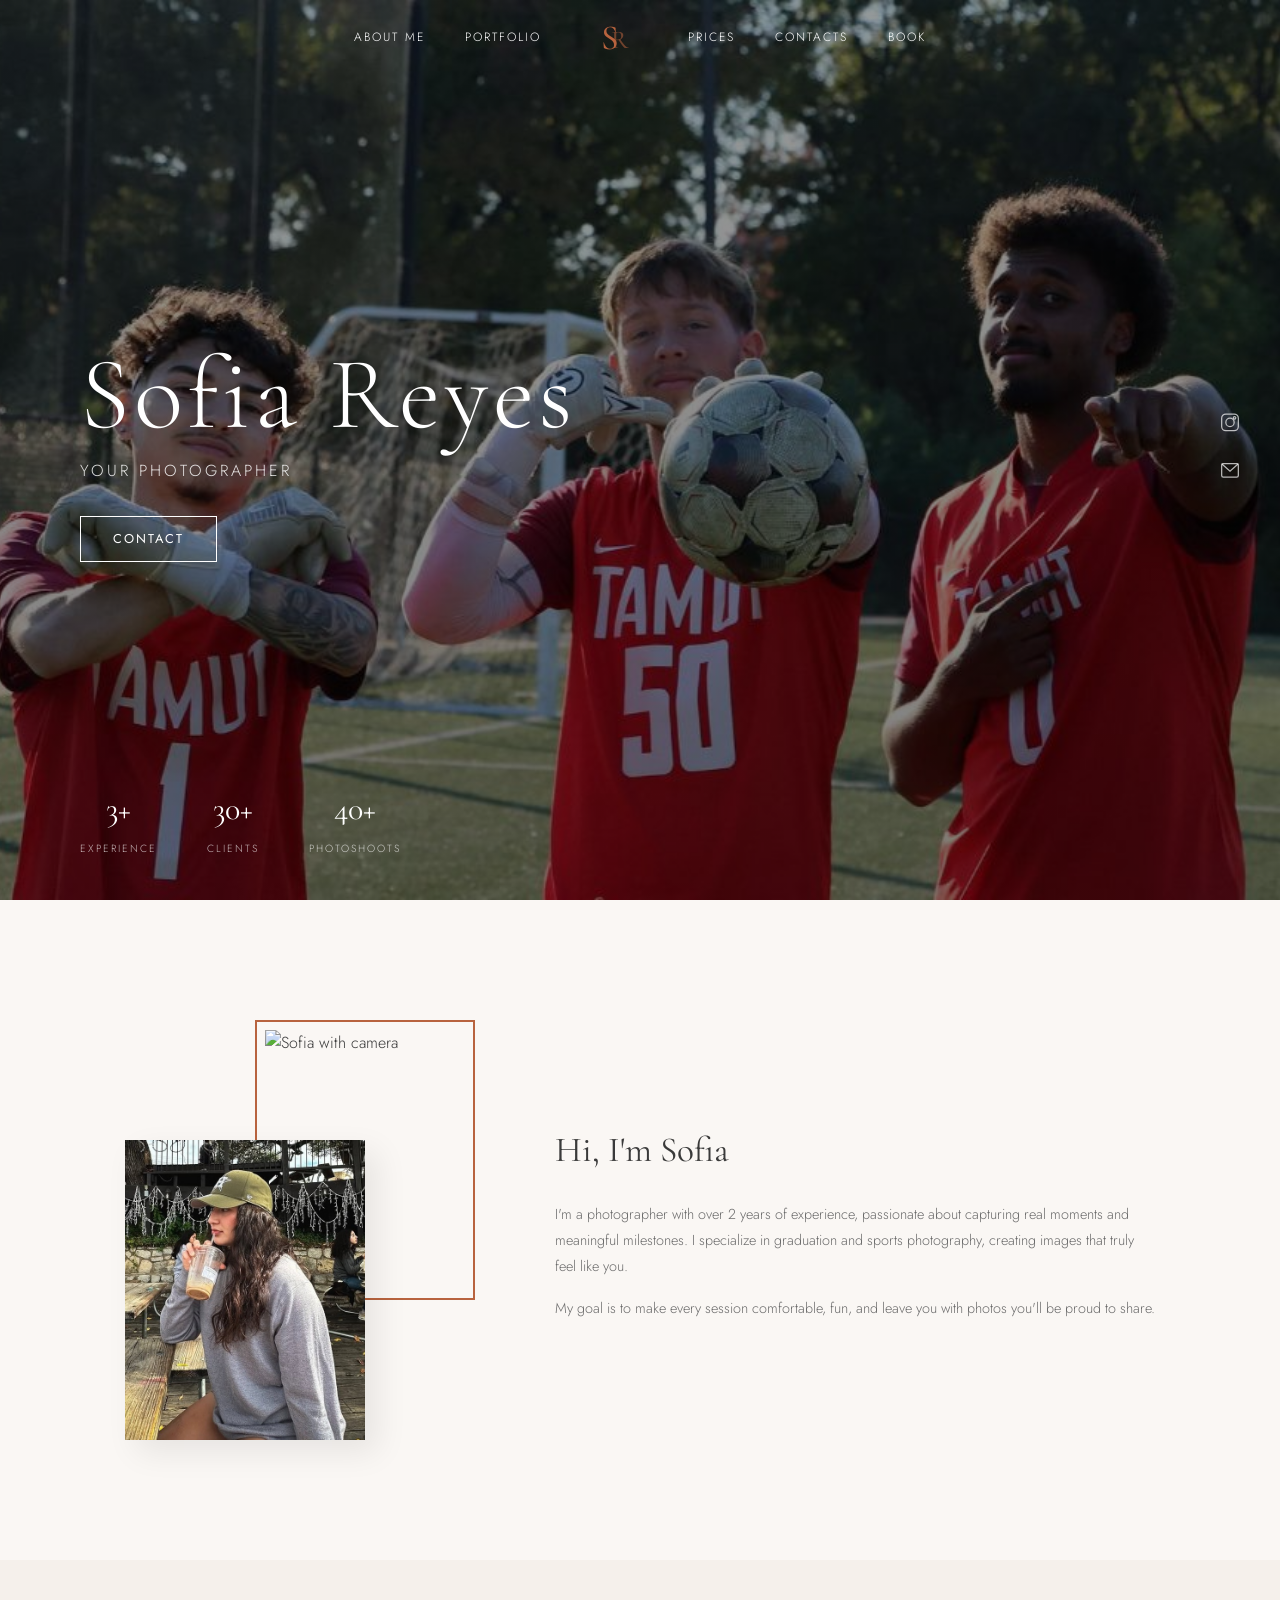
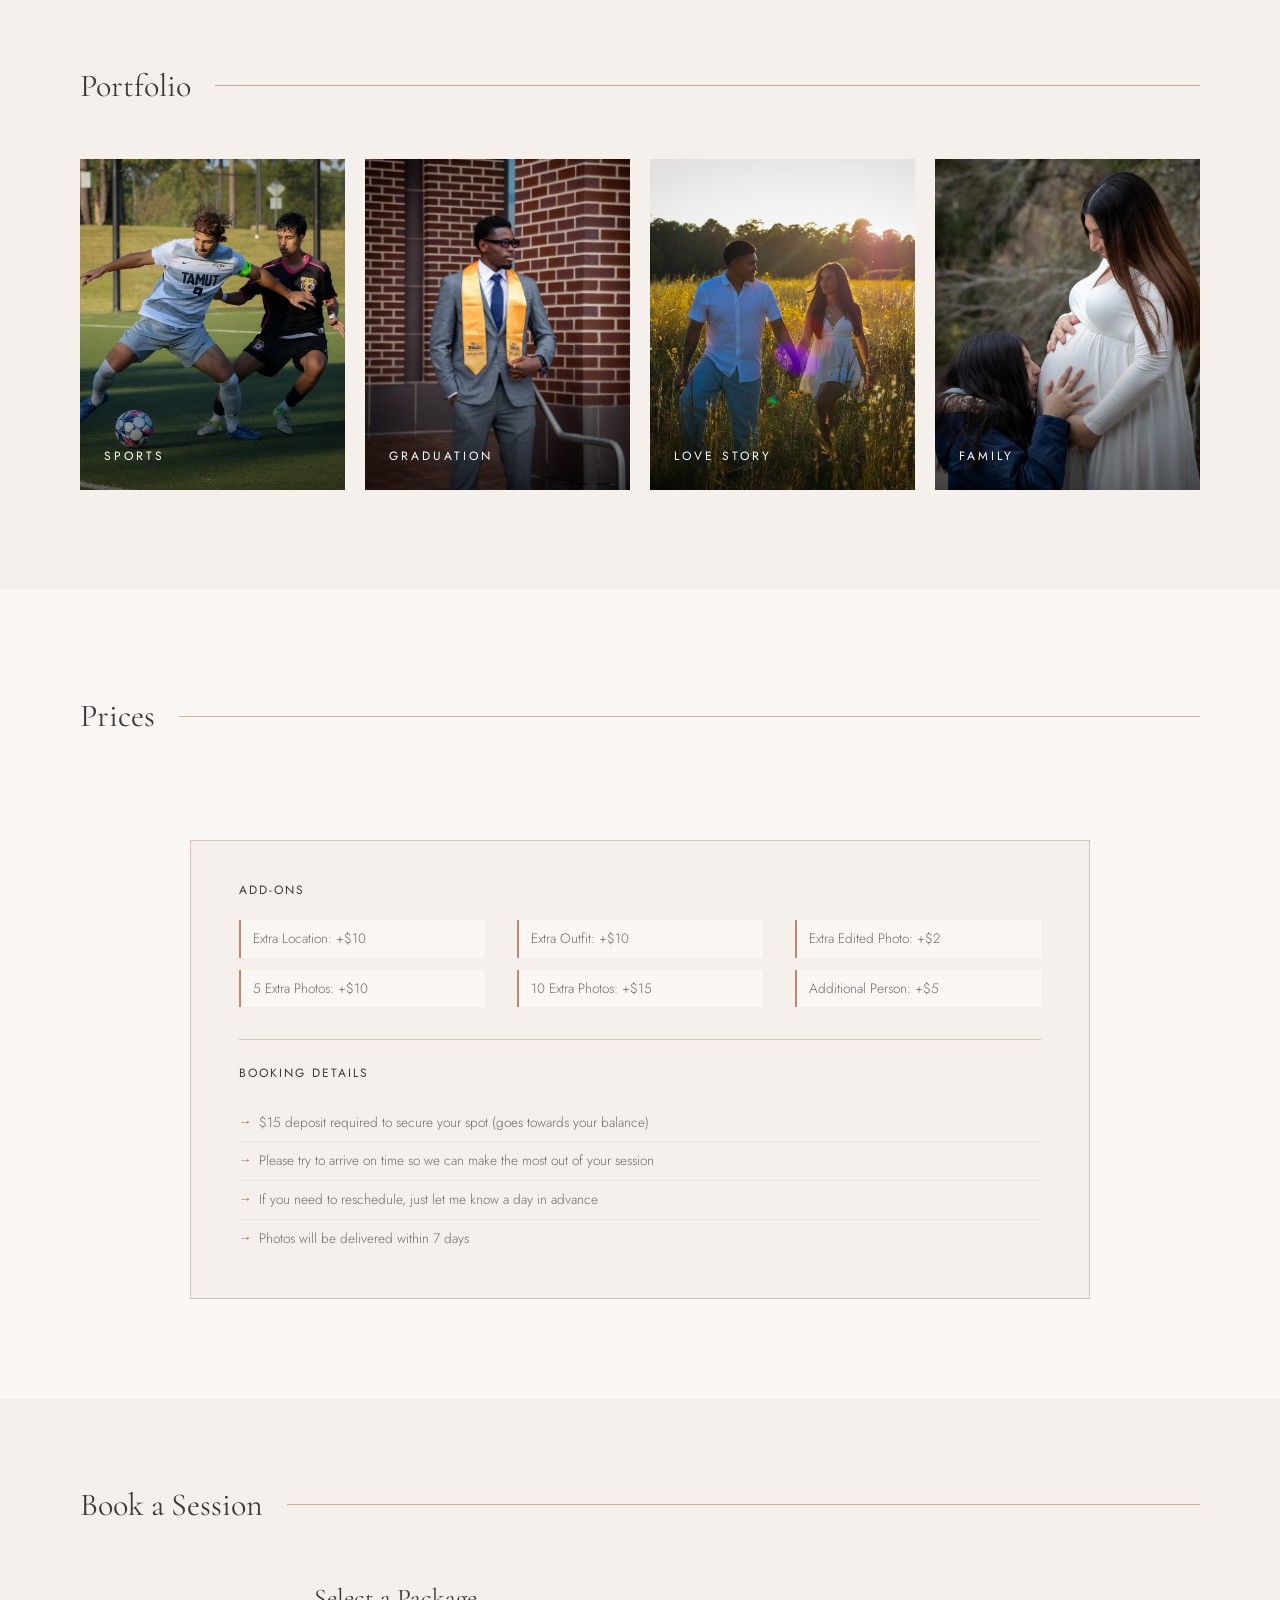
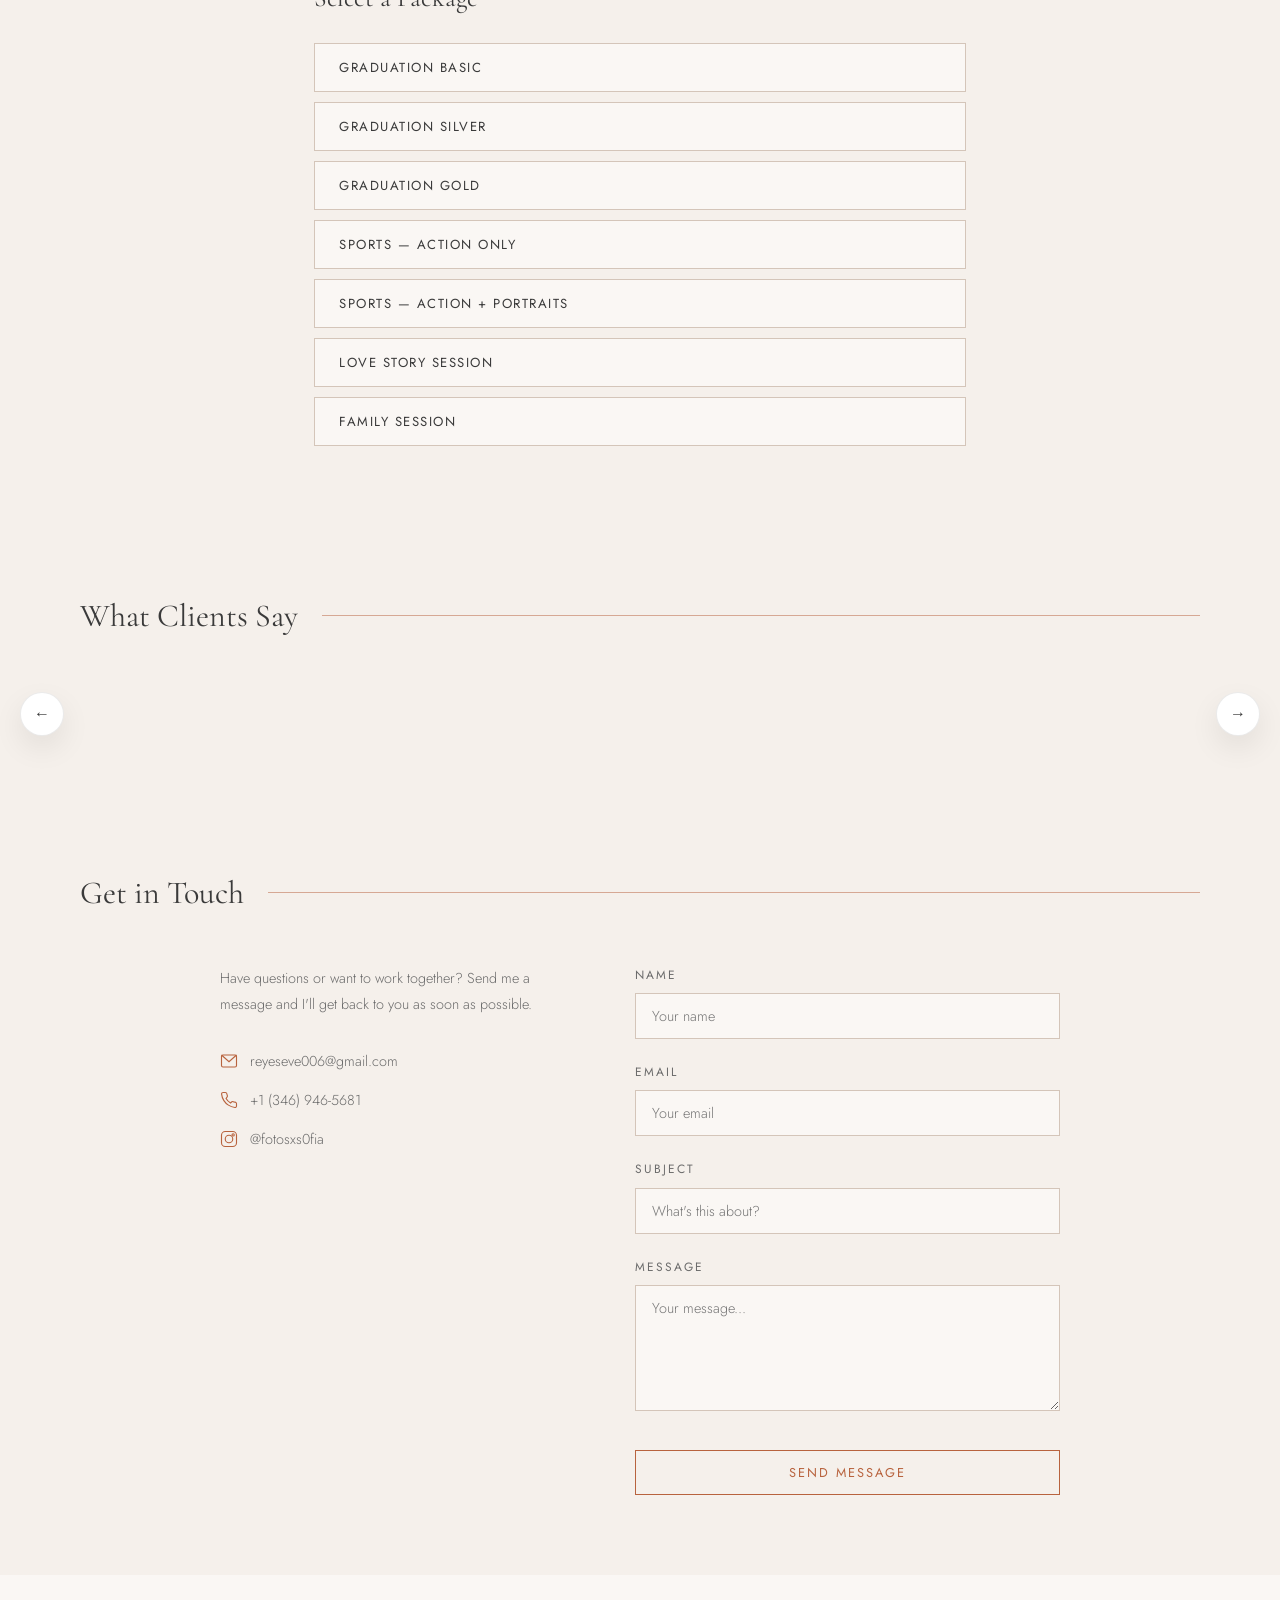
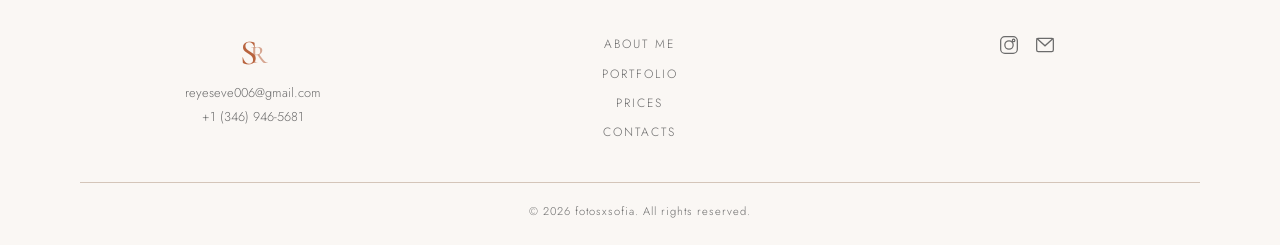
==== commit 35d56d39: "New fixes" ====
--- a/index.html
+++ b/index.html
@@ -83,13 +83,13 @@
                 <img src="https://images.unsplash.com/photo-1554048612-b6a482bc67e5?w=400&h=500&fit=crop" alt="Sofia with camera" loading="lazy">
             </div>
             <div class="about-img-front">
-                <img src="sofieabout.jpg" alt="Sofia portrait" loading="lazy">
+                <img id="bioPortrait" src="sofieabout.jpg" alt="Sofia portrait" loading="lazy">
             </div>
         </div>
         <div class="about-text">
-            <h2>Hi, I'm Sofia</h2>
-            <p>I'm a photographer with over 2 years of experience, passionate about capturing real moments and meaningful milestones. I specialize in graduation and sports photography, creating images that truly feel like you.</p>
-            <p>My goal is to make every session comfortable, fun, and leave you with photos you'll be proud to share.</p>
+            <h2 id="bioHeading">Hi, I'm Sofia</h2>
+            <p id="bioParagraph1">I'm a photographer with over 2 years of experience, passionate about capturing real moments and meaningful milestones. I specialize in graduation and sports photography, creating images that truly feel like you.</p>
+            <p id="bioParagraph2">My goal is to make every session comfortable, fun, and leave you with photos you'll be proud to share.</p>
         </div>
     </section>
 
@@ -99,7 +99,13 @@
             <h2>Portfolio</h2>
             <div class="section-line"></div>
         </div>
-        <div class="portfolio-grid">
+        <div class="portfolio-carousel" id="portfolioCarousel" aria-label="Portfolio categories carousel">
+            <button class="carousel-btn prev" id="portfolioPrev" aria-label="Previous category">←</button>
+            <div class="carousel-track" id="portfolioTrack"></div>
+            <button class="carousel-btn next" id="portfolioNext" aria-label="Next category">→</button>
+        </div>
+
+        <div class="portfolio-grid" id="portfolioFallback">
             <a href="sports.html" class="portfolio-card">
                 <img src="soccer.jpg" alt="Sports photography" loading="lazy">
                 <div class="portfolio-overlay">
@@ -260,7 +266,10 @@
             <h2>What Clients Say</h2>
             <div class="section-line"></div>
         </div>
-        <div class="testimonial-grid" id="testimonialGrid">
+        <div class="testimonial-carousel" id="testimonialCarousel" aria-label="Client testimonials carousel">
+            <button class="carousel-btn prev" id="testimonialPrev" aria-label="Previous testimonial">←</button>
+            <div class="testimonial-track" id="testimonialGrid"></div>
+            <button class="carousel-btn next" id="testimonialNext" aria-label="Next testimonial">→</button>
         </div>
     </section>
 
--- a/styles.css
+++ b/styles.css
@@ -426,11 +426,80 @@
     padding: 0 80px;
 }
 
-.portfolio-card {
+.portfolio-carousel {
+    display: none;
     position: relative;
+    padding: 0 80px;
+    margin-top: 20px;
+}
+
+.carousel-track {
+    display: flex;
+    gap: 20px;
+    overflow-x: auto;
+    scroll-snap-type: x mandatory;
+    padding-bottom: 10px;
+    scroll-behavior: smooth;
+    -webkit-overflow-scrolling: touch;
+}
+
+.portfolio-slide {
+    flex: 0 0 320px;
+    scroll-snap-align: start;
+    position: relative;
+    min-width: 320px;
+}
+
+.portfolio-slide img {
+    width: 100%;
+    height: 420px;
+    object-fit: cover;
+    border-radius: 0;
+    display: block;
+}
+
+.carousel-btn {
+    position: absolute;
+    top: 50%;
+    transform: translateY(-50%);
+    width: 44px;
+    height: 44px;
+    border-radius: 999px;
+    border: 1px solid rgba(0, 0, 0, 0.08);
+    background: var(--white);
+    color: var(--text);
+    display: inline-flex;
+    align-items: center;
+    justify-content: center;
+    font-size: 1rem;
+    cursor: pointer;
+    box-shadow: 0 12px 30px rgba(0, 0, 0, 0.08);
+    z-index: 2;
+}
+
+.carousel-btn:hover {
+    background: var(--accent);
+    color: var(--white);
+    border-color: var(--accent);
+}
+
+.carousel-btn.prev {
+    left: 20px;
+}
+
+.carousel-btn.next {
+    right: 20px;
+}
+
+.portfolio-card,
+.portfolio-slide .portfolio-card {
+    border-radius: 0;
     overflow: hidden;
-    aspect-ratio: 3/4;
-    cursor: pointer;
+}
+
+.portfolio-slide .portfolio-overlay {
+    border-radius: 0;
+    padding: 18px;
 }
 
 .portfolio-card img {
@@ -465,6 +534,41 @@
     text-transform: uppercase;
     color: var(--white);
     font-weight: 400;
+}
+
+@media (max-width: 1100px) {
+    .portfolio-grid {
+        grid-template-columns: repeat(2, 1fr);
+        padding: 0 40px;
+    }
+
+    .portfolio-carousel {
+        padding: 0 40px;
+    }
+
+    .carousel-btn {
+        width: 38px;
+        height: 38px;
+    }
+}
+
+@media (max-width: 768px) {
+    .portfolio-grid {
+        grid-template-columns: 1fr;
+        padding: 0 20px;
+    }
+
+    .portfolio-carousel {
+        padding: 0 20px;
+    }
+
+    .carousel-btn {
+        display: none;
+    }
+
+    .portfolio-slide {
+        min-width: 85%;
+    }
 }
 
 /* ========== Prices ========== */
@@ -868,26 +972,42 @@
     margin-bottom: 60px;
 }
 
+.testimonial-carousel {
+    position: relative;
+    padding: 0 80px;
+    margin-top: 20px;
+}
+
+.testimonial-track {
+    display: flex;
+    align-items: stretch;
+    gap: 28px;
+    overflow-x: auto;
+    scroll-snap-type: x mandatory;
+    scroll-behavior: smooth;
+    -webkit-overflow-scrolling: touch;
+    padding: 14px 2px 12px;
+}
+
+.testimonial-slide {
+    display: flex;
+    flex: 0 0 380px;
+    min-width: 380px;
+    scroll-snap-align: start;
+}
+
 .testimonial-card {
+    display: flex;
+    flex-direction: column;
     text-align: center;
-    max-width: 550px;
-    margin: 0 auto;
+    height: 100%;
+    width: 100%;
+    margin: 0;
     border: 1px solid var(--accent);
     border-radius: 4px;
-    padding: 48px 40px 40px;
+    padding: 36px 40px 40px;
     position: relative;
-}
-
-.testimonial-grid {
-    display: flex;
-    justify-content: center;
-    gap: 40px;
-    flex-wrap: wrap;
-    margin-top: 40px;
-    max-width: 1200px;
-    margin-left: auto;
-    margin-right: auto;
-    padding: 0 24px;
+    background: var(--bg-light);
 }
 
 .testimonial-avatar {
@@ -895,7 +1015,7 @@
     height: 60px;
     border-radius: 50%;
     overflow: hidden;
-    margin: -78px auto 16px;
+    margin: 0 auto 16px;
     border: 3px solid var(--bg);
     box-shadow: 0 2px 10px rgba(0, 0, 0, 0.08);
 }
@@ -1346,13 +1466,20 @@
         padding: 80px 24px;
     }
 
-    .testimonial-grid {
-        gap: 50px;
-        margin-top: 50px;
+    .testimonial-carousel {
+        padding: 0 40px;
+    }
+
+    .testimonial-track {
+        gap: 20px;
+    }
+
+    .testimonial-slide {
+        flex-basis: 340px;
+        min-width: 340px;
     }
 
     .testimonial-card {
-        max-width: 100%;
         padding: 48px 24px 32px;
     }
 
@@ -1506,6 +1633,19 @@
 
     .testimonial {
         padding: 60px 16px;
+    }
+
+    .testimonial-carousel {
+        padding: 0 16px;
+    }
+
+    .testimonial-track {
+        gap: 14px;
+    }
+
+    .testimonial-slide {
+        flex-basis: calc(100vw - 52px);
+        min-width: calc(100vw - 52px);
     }
 
     .testimonial-card {
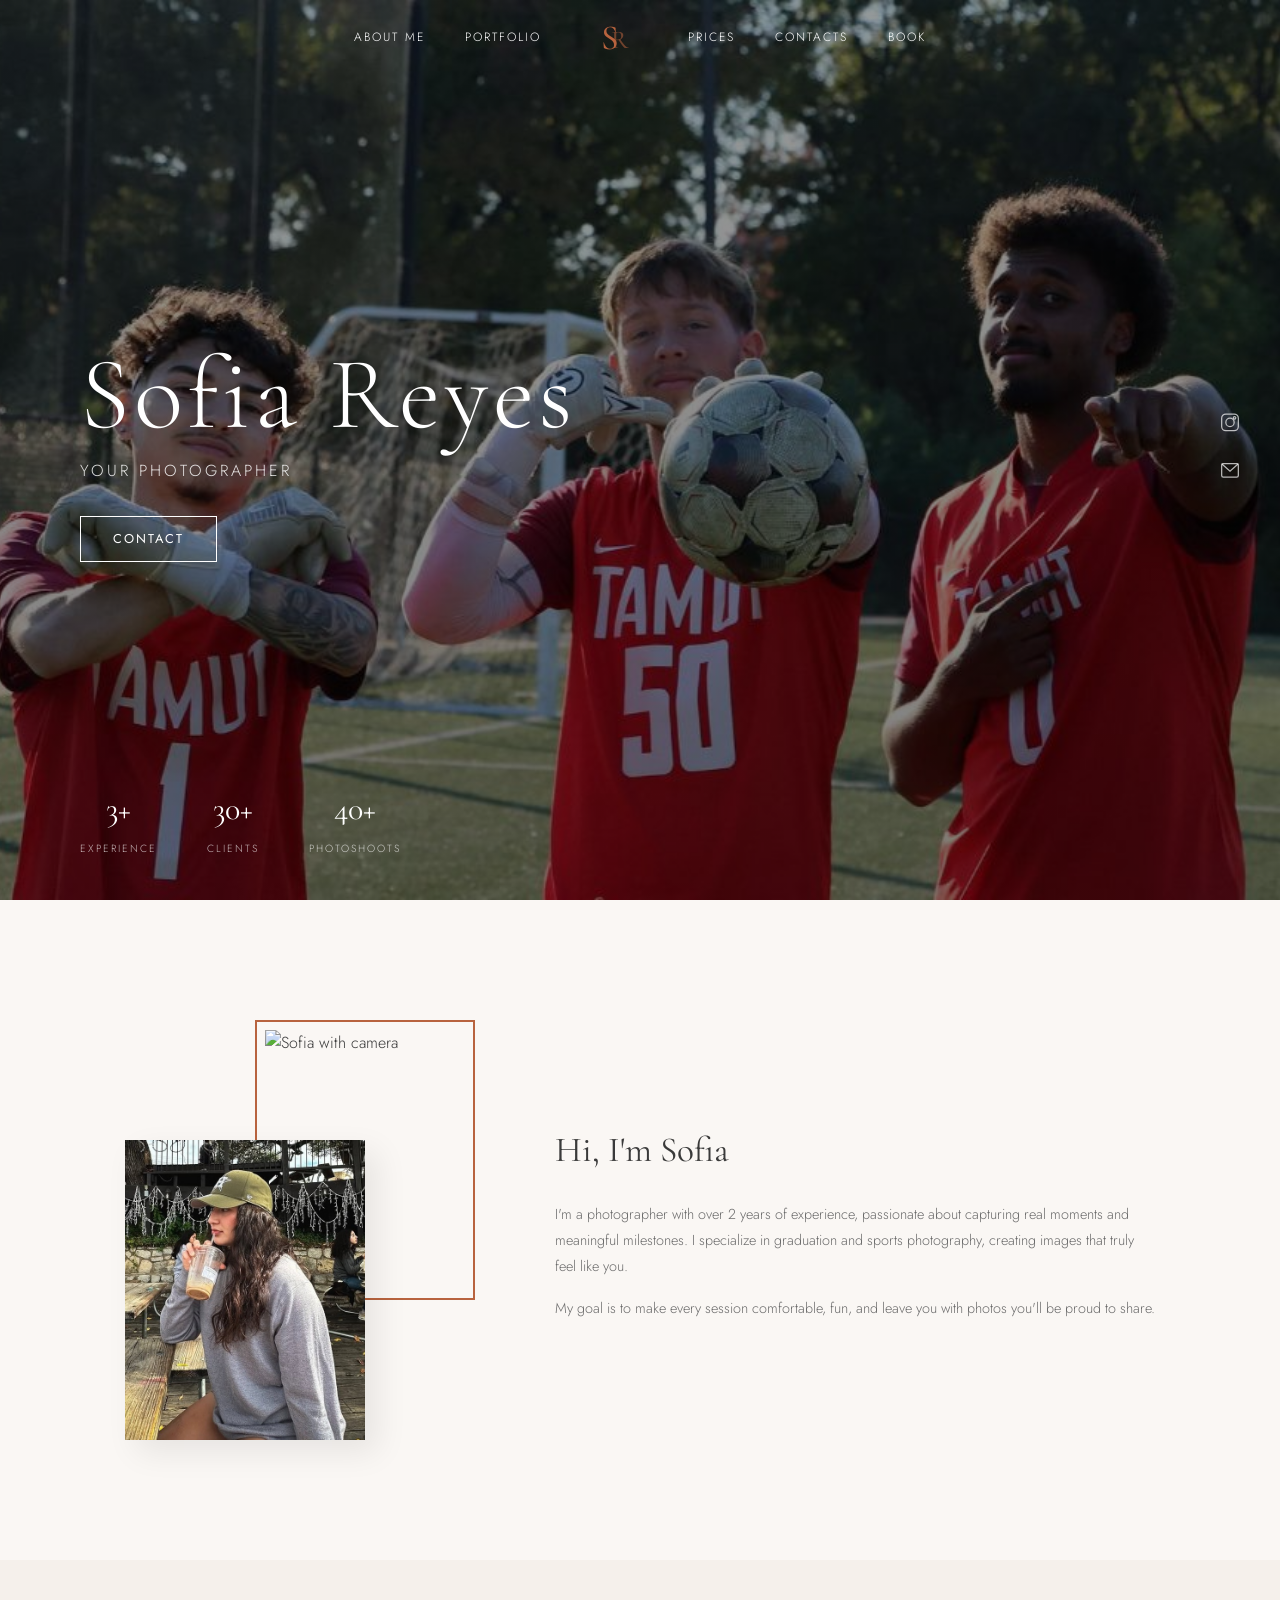
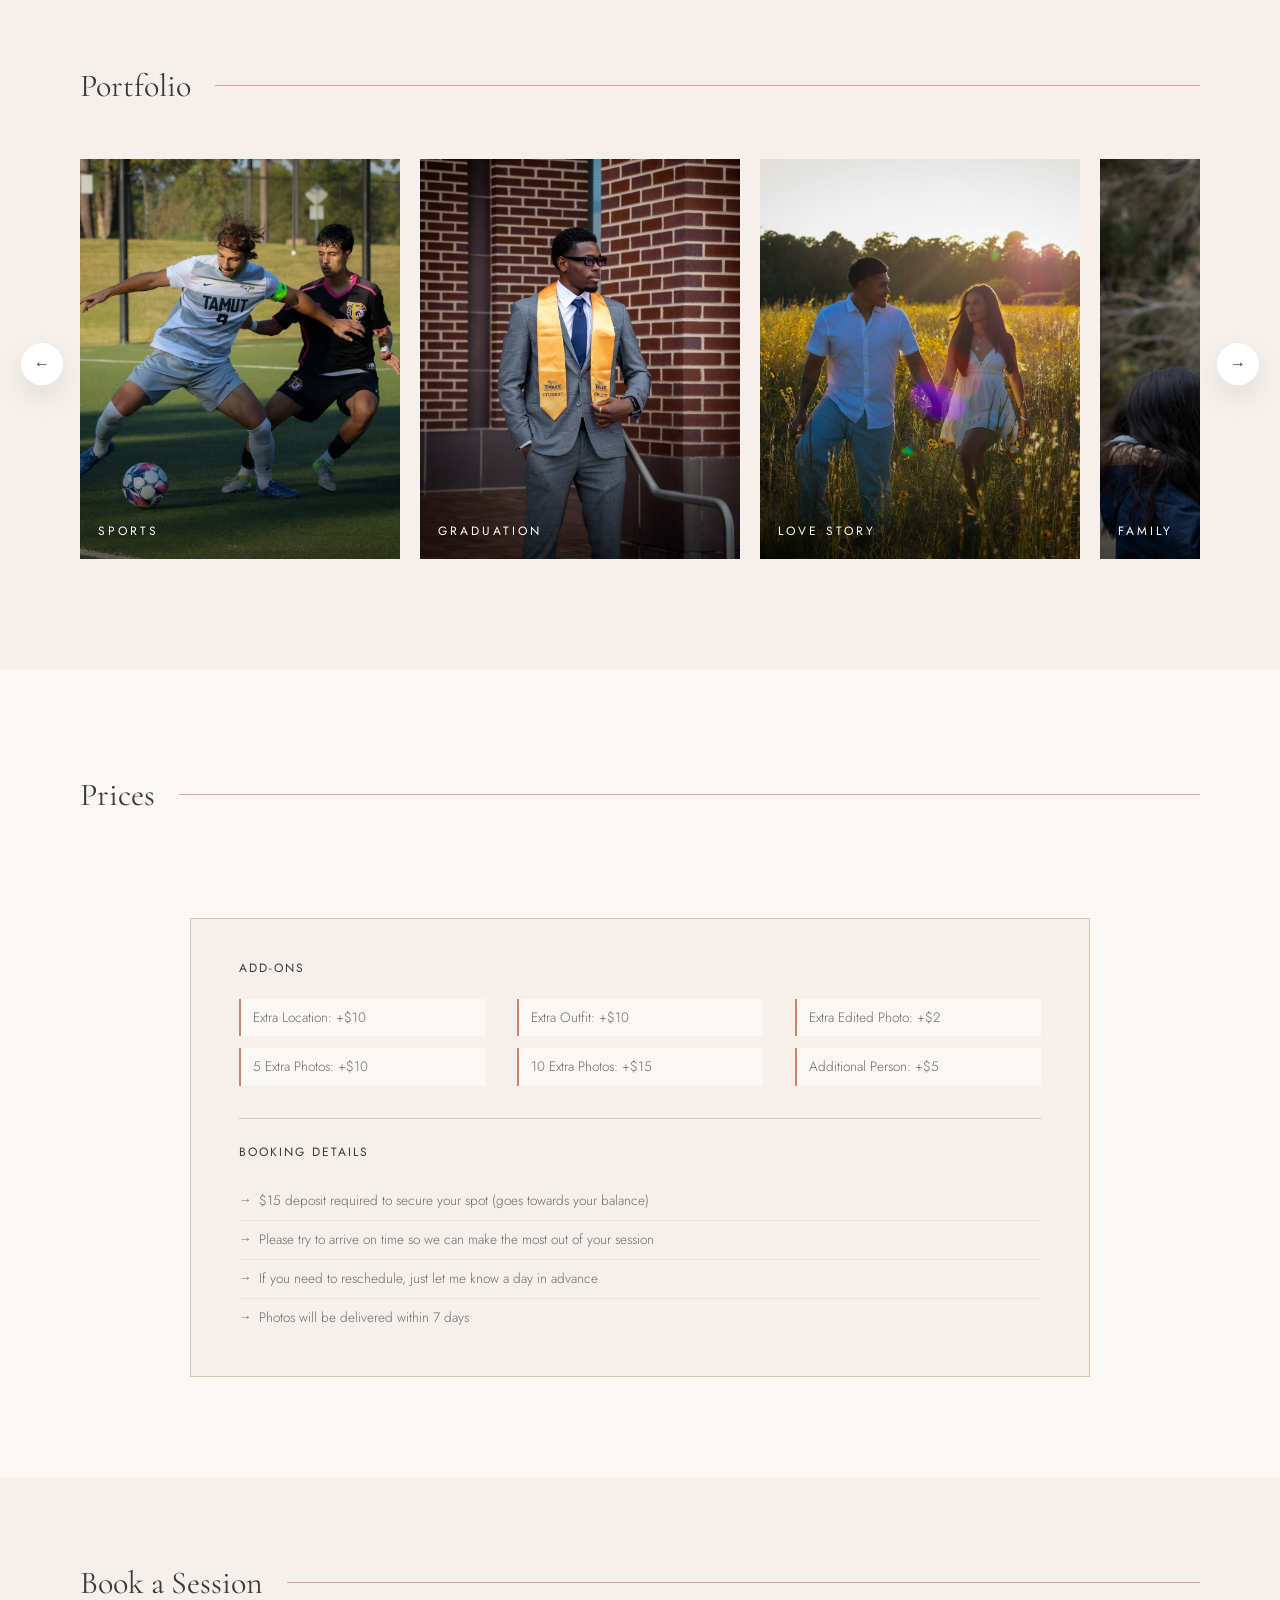
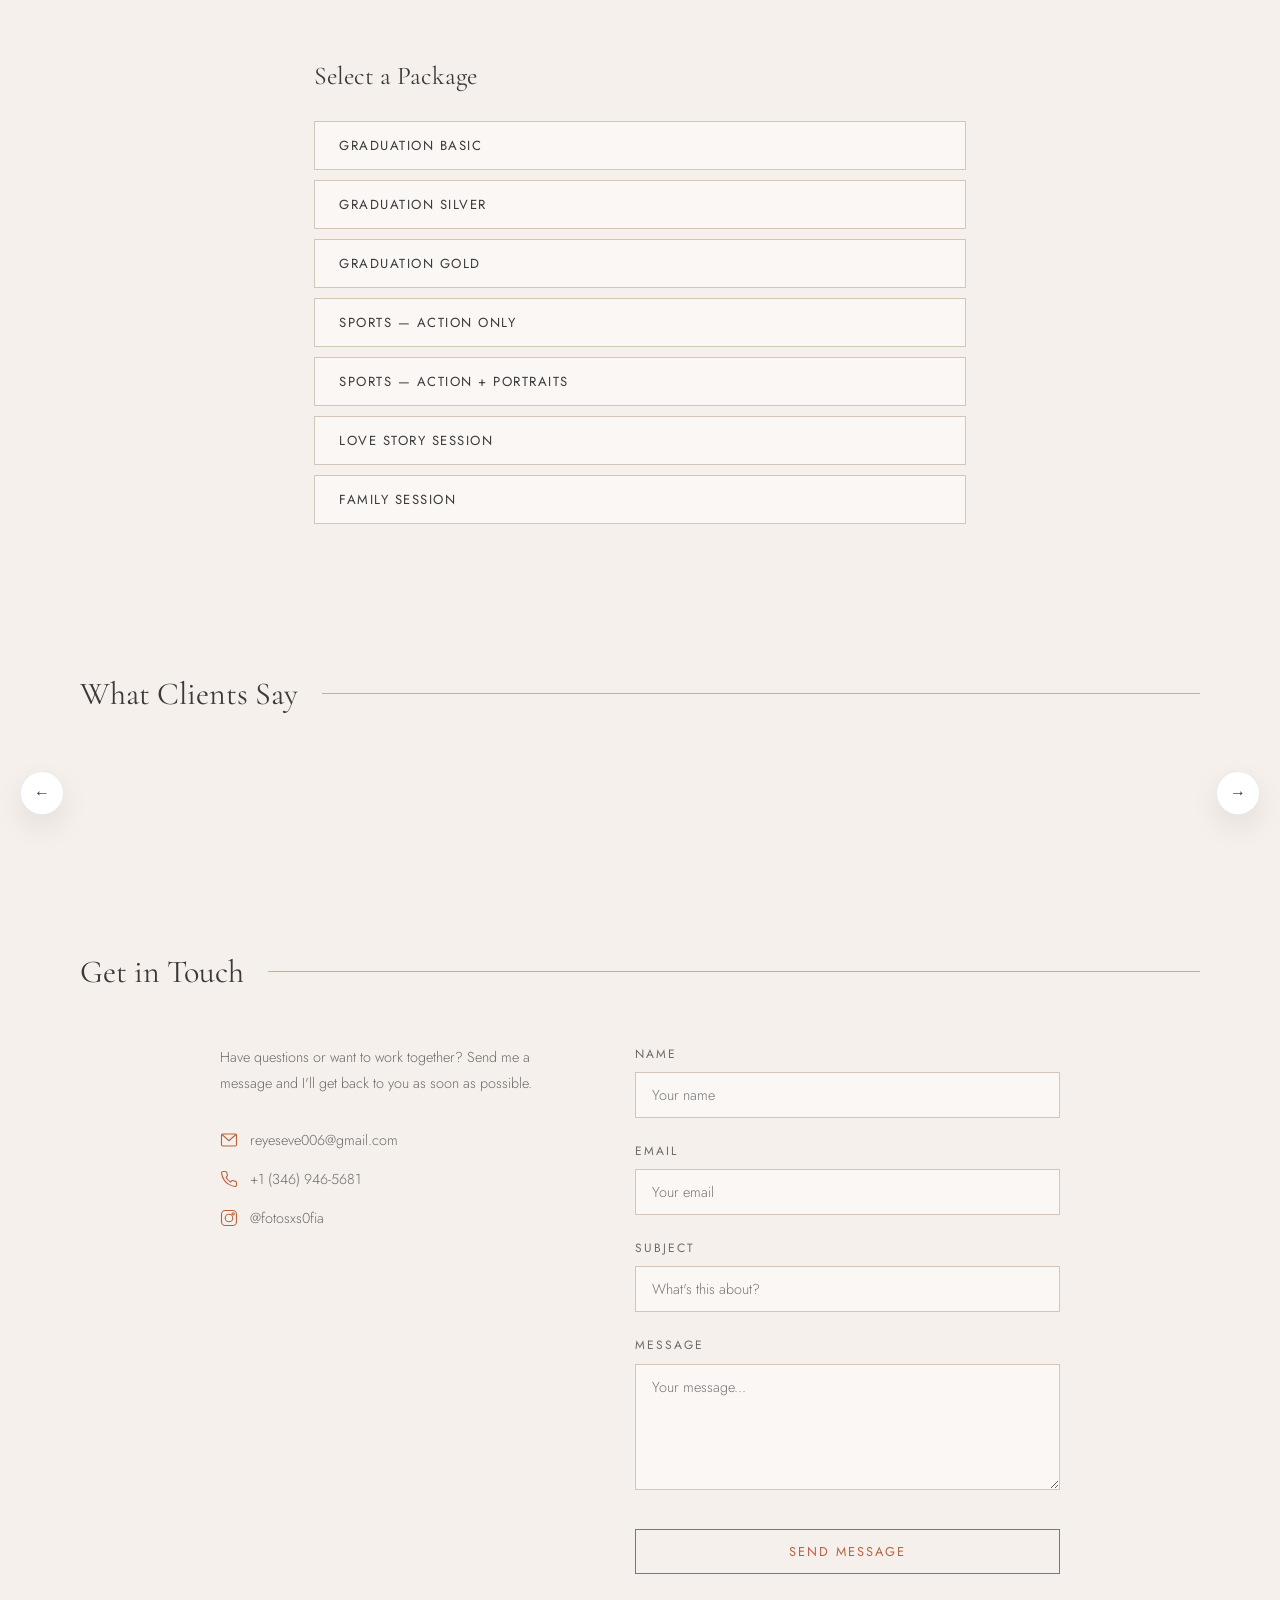
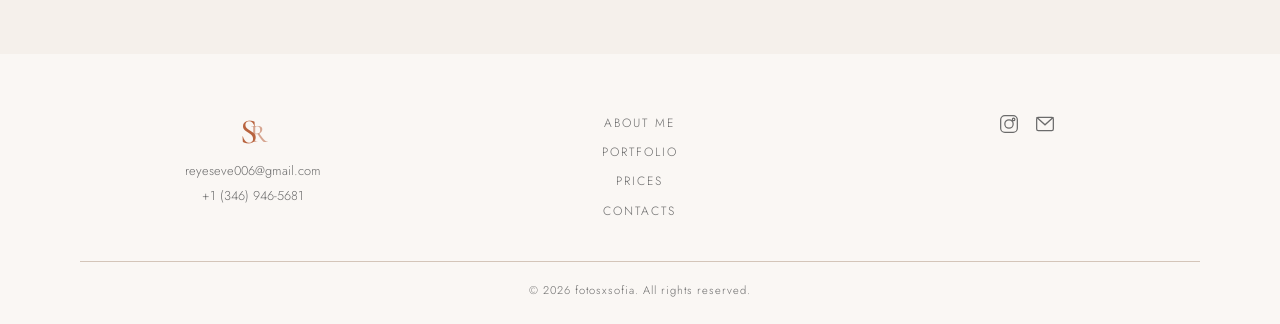
==== commit 6748f617: "stuff" ====
--- a/index.html
+++ b/index.html
@@ -80,7 +80,7 @@
     <section class="about" id="about">
         <div class="about-images">
             <div class="about-img-back">
-                <img src="https://images.unsplash.com/photo-1554048612-b6a482bc67e5?w=400&h=500&fit=crop" alt="Sofia with camera" loading="lazy">
+                <img id="bioBackImage" src="https://images.unsplash.com/photo-1554048612-b6a482bc67e5?w=400&h=500&fit=crop" alt="Sofia with camera" loading="lazy">
             </div>
             <div class="about-img-front">
                 <img id="bioPortrait" src="sofieabout.jpg" alt="Sofia portrait" loading="lazy">
@@ -101,7 +101,40 @@
         </div>
         <div class="portfolio-carousel" id="portfolioCarousel" aria-label="Portfolio categories carousel">
             <button class="carousel-btn prev" id="portfolioPrev" aria-label="Previous category">←</button>
-            <div class="carousel-track" id="portfolioTrack"></div>
+            <div class="carousel-track" id="portfolioTrack">
+                <div class="portfolio-slide">
+                    <a href="sports.html" class="portfolio-card">
+                        <img src="soccer.jpg" alt="Sports photography" loading="lazy">
+                        <div class="portfolio-overlay">
+                            <span>Sports</span>
+                        </div>
+                    </a>
+                </div>
+                <div class="portfolio-slide">
+                    <a href="graduation.html" class="portfolio-card">
+                        <img src="graduation.jpg" alt="Graduation photography" loading="lazy">
+                        <div class="portfolio-overlay">
+                            <span>Graduation</span>
+                        </div>
+                    </a>
+                </div>
+                <div class="portfolio-slide">
+                    <a href="lovestory.html" class="portfolio-card">
+                        <img src="lovestory.jpg" alt="Love Story photography" loading="lazy">
+                        <div class="portfolio-overlay">
+                            <span>Love Story</span>
+                        </div>
+                    </a>
+                </div>
+                <div class="portfolio-slide">
+                    <a href="family.html" class="portfolio-card">
+                        <img src="family.jpg" alt="Family photography" loading="lazy">
+                        <div class="portfolio-overlay">
+                            <span>Family</span>
+                        </div>
+                    </a>
+                </div>
+            </div>
             <button class="carousel-btn next" id="portfolioNext" aria-label="Next category">→</button>
         </div>
 
--- a/styles.css
+++ b/styles.css
@@ -420,17 +420,33 @@
 }
 
 .portfolio-grid {
-    display: grid;
-    grid-template-columns: repeat(4, 1fr);
+    display: none;
+    flex-wrap: wrap;
+    justify-content: center;
     gap: 20px;
     padding: 0 80px;
 }
 
+.portfolio-grid > .portfolio-card {
+    flex: 0 1 calc(25% - 15px);
+    aspect-ratio: 4 / 5;
+}
+
 .portfolio-carousel {
-    display: none;
+    display: flex;
     position: relative;
     padding: 0 80px;
     margin-top: 20px;
+}
+
+@media (max-width: 470px) {
+    .portfolio-carousel {
+        display: none;
+    }
+
+    .portfolio-grid {
+        display: flex;
+    }
 }
 
 .carousel-track {
@@ -493,6 +509,7 @@
 
 .portfolio-card,
 .portfolio-slide .portfolio-card {
+    position: relative;
     border-radius: 0;
     overflow: hidden;
 }
@@ -538,8 +555,11 @@
 
 @media (max-width: 1100px) {
     .portfolio-grid {
-        grid-template-columns: repeat(2, 1fr);
         padding: 0 40px;
+    }
+
+    .portfolio-grid > .portfolio-card {
+        flex-basis: calc(50% - 10px);
     }
 
     .portfolio-carousel {
@@ -554,8 +574,11 @@
 
 @media (max-width: 768px) {
     .portfolio-grid {
-        grid-template-columns: 1fr;
         padding: 0 20px;
+    }
+
+    .portfolio-grid > .portfolio-card {
+        flex-basis: 100%;
     }
 
     .portfolio-carousel {
@@ -981,12 +1004,17 @@
 .testimonial-track {
     display: flex;
     align-items: stretch;
+    justify-content: flex-start;
     gap: 28px;
     overflow-x: auto;
     scroll-snap-type: x mandatory;
     scroll-behavior: smooth;
     -webkit-overflow-scrolling: touch;
     padding: 14px 2px 12px;
+}
+
+.testimonial-track.is-centered {
+    justify-content: center;
 }
 
 .testimonial-slide {
@@ -1275,8 +1303,11 @@
 /* ========== Responsive ========== */
 @media (max-width: 1024px) {
     .portfolio-grid {
-        grid-template-columns: repeat(2, 1fr);
         padding: 0 40px;
+    }
+
+    .portfolio-grid > .portfolio-card {
+        flex-basis: calc(50% - 10px);
     }
 
     .prices-grid {
@@ -1413,9 +1444,12 @@
     }
 
     .portfolio-grid {
-        grid-template-columns: repeat(2, 1fr);
         gap: 12px;
         padding: 0 24px;
+    }
+
+    .portfolio-grid > .portfolio-card {
+        flex-basis: calc(50% - 6px);
     }
 
     .section-header {
@@ -1603,9 +1637,12 @@
     }
 
     .portfolio-grid {
-        grid-template-columns: 1fr;
         padding: 0 16px;
         gap: 16px;
+    }
+
+    .portfolio-grid > .portfolio-card {
+        flex-basis: 100%;
     }
 
     .section-header {
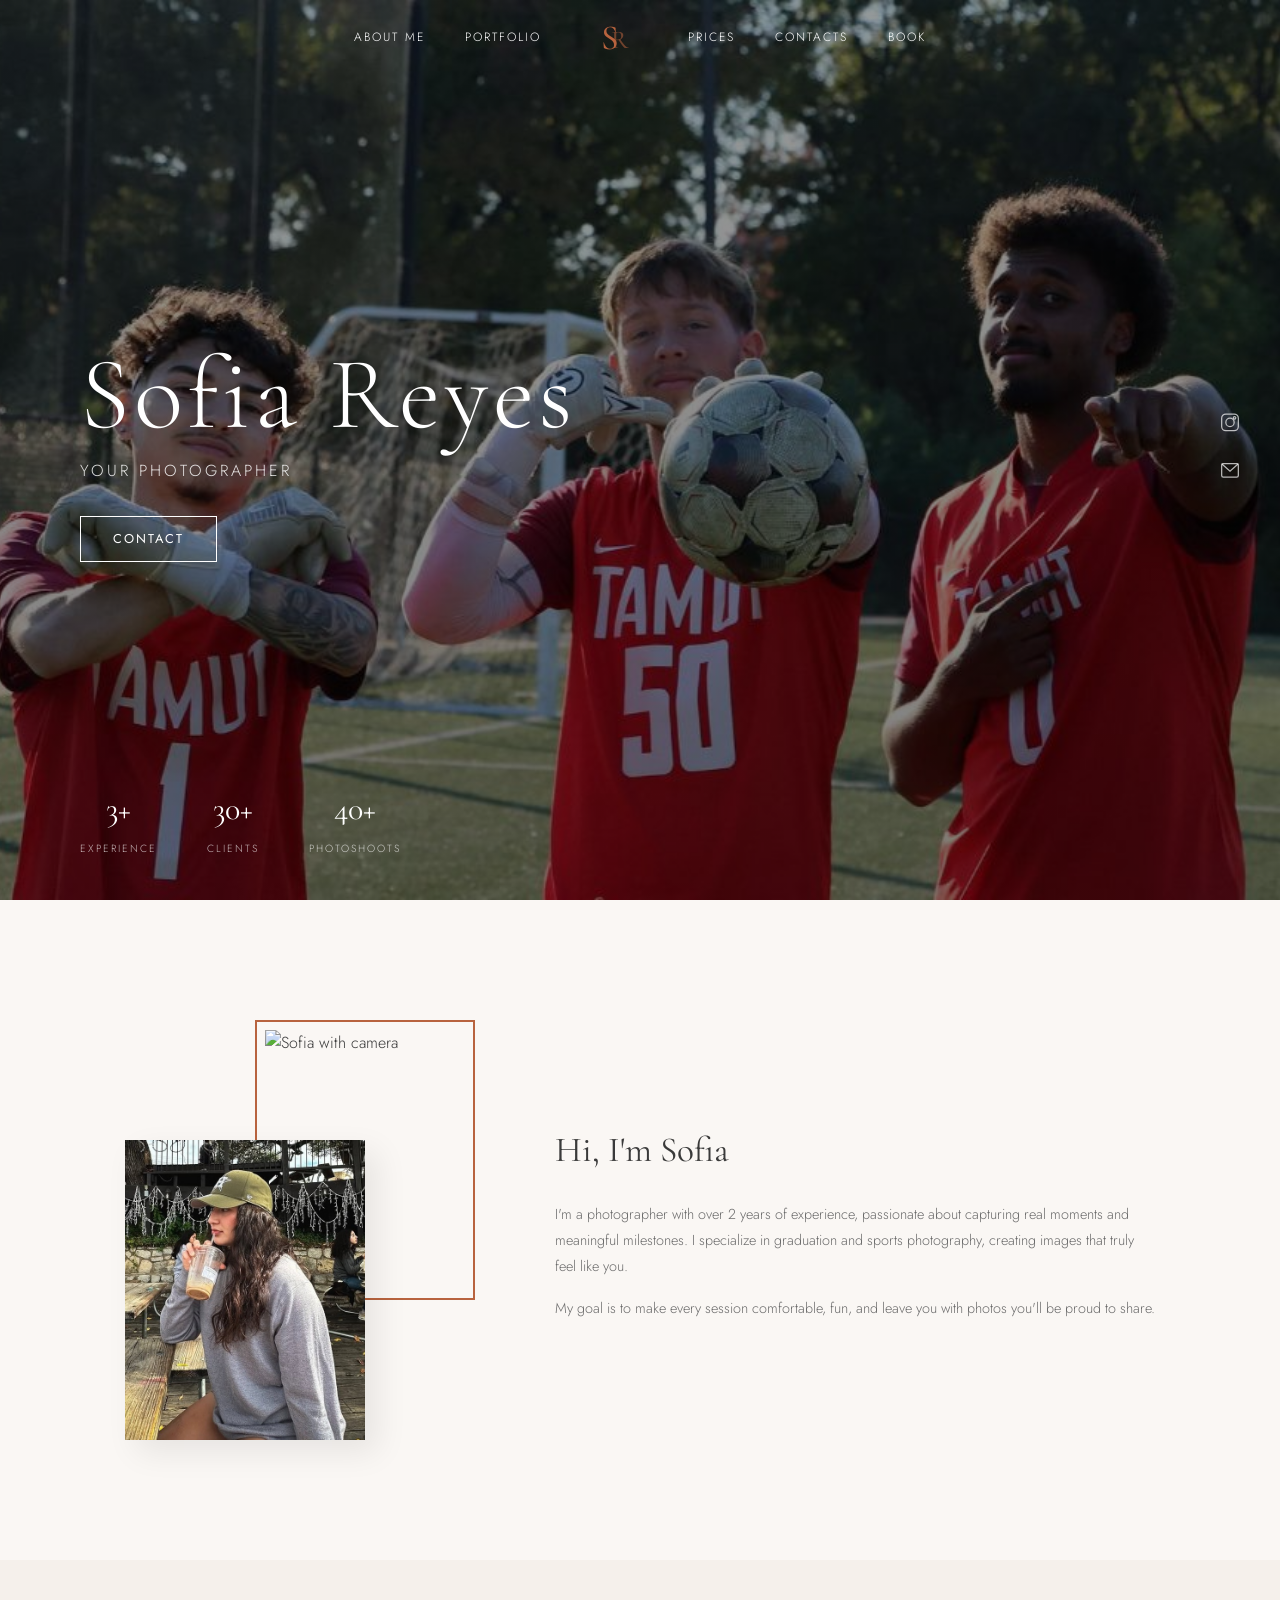
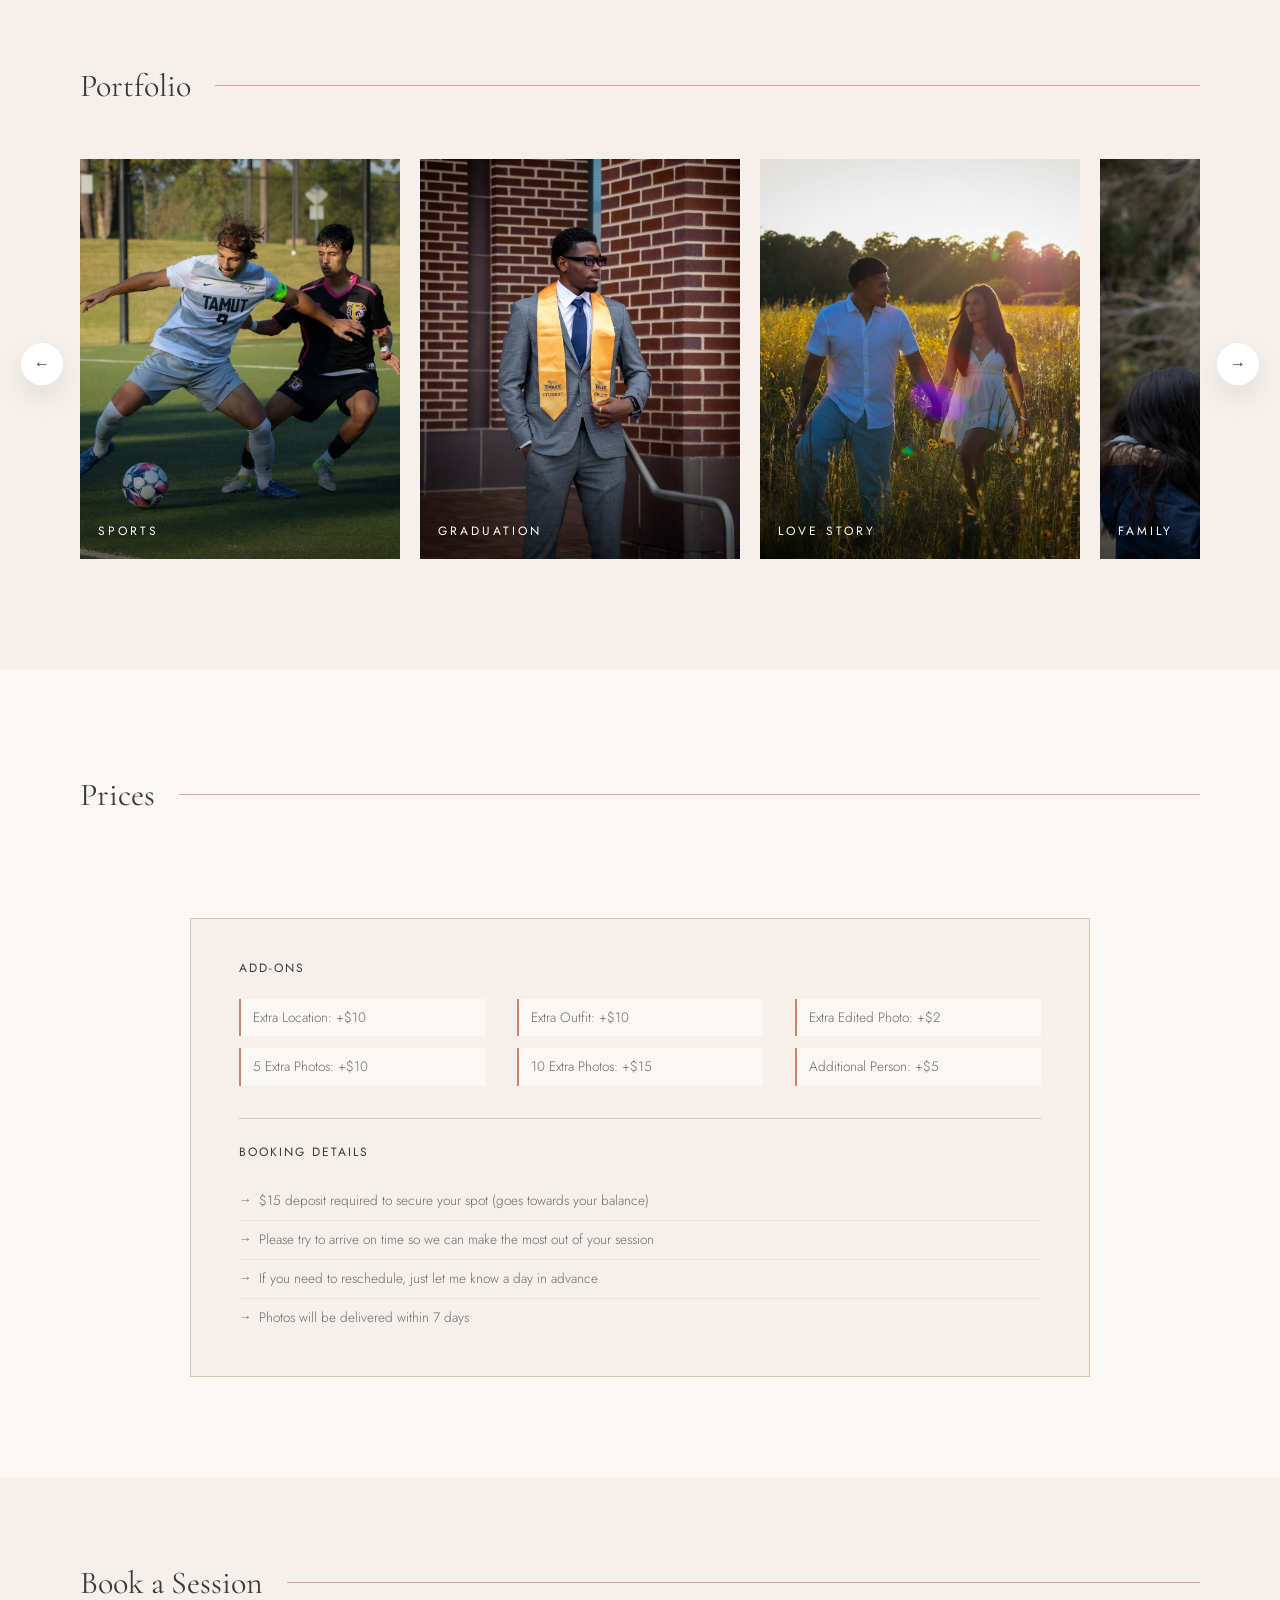
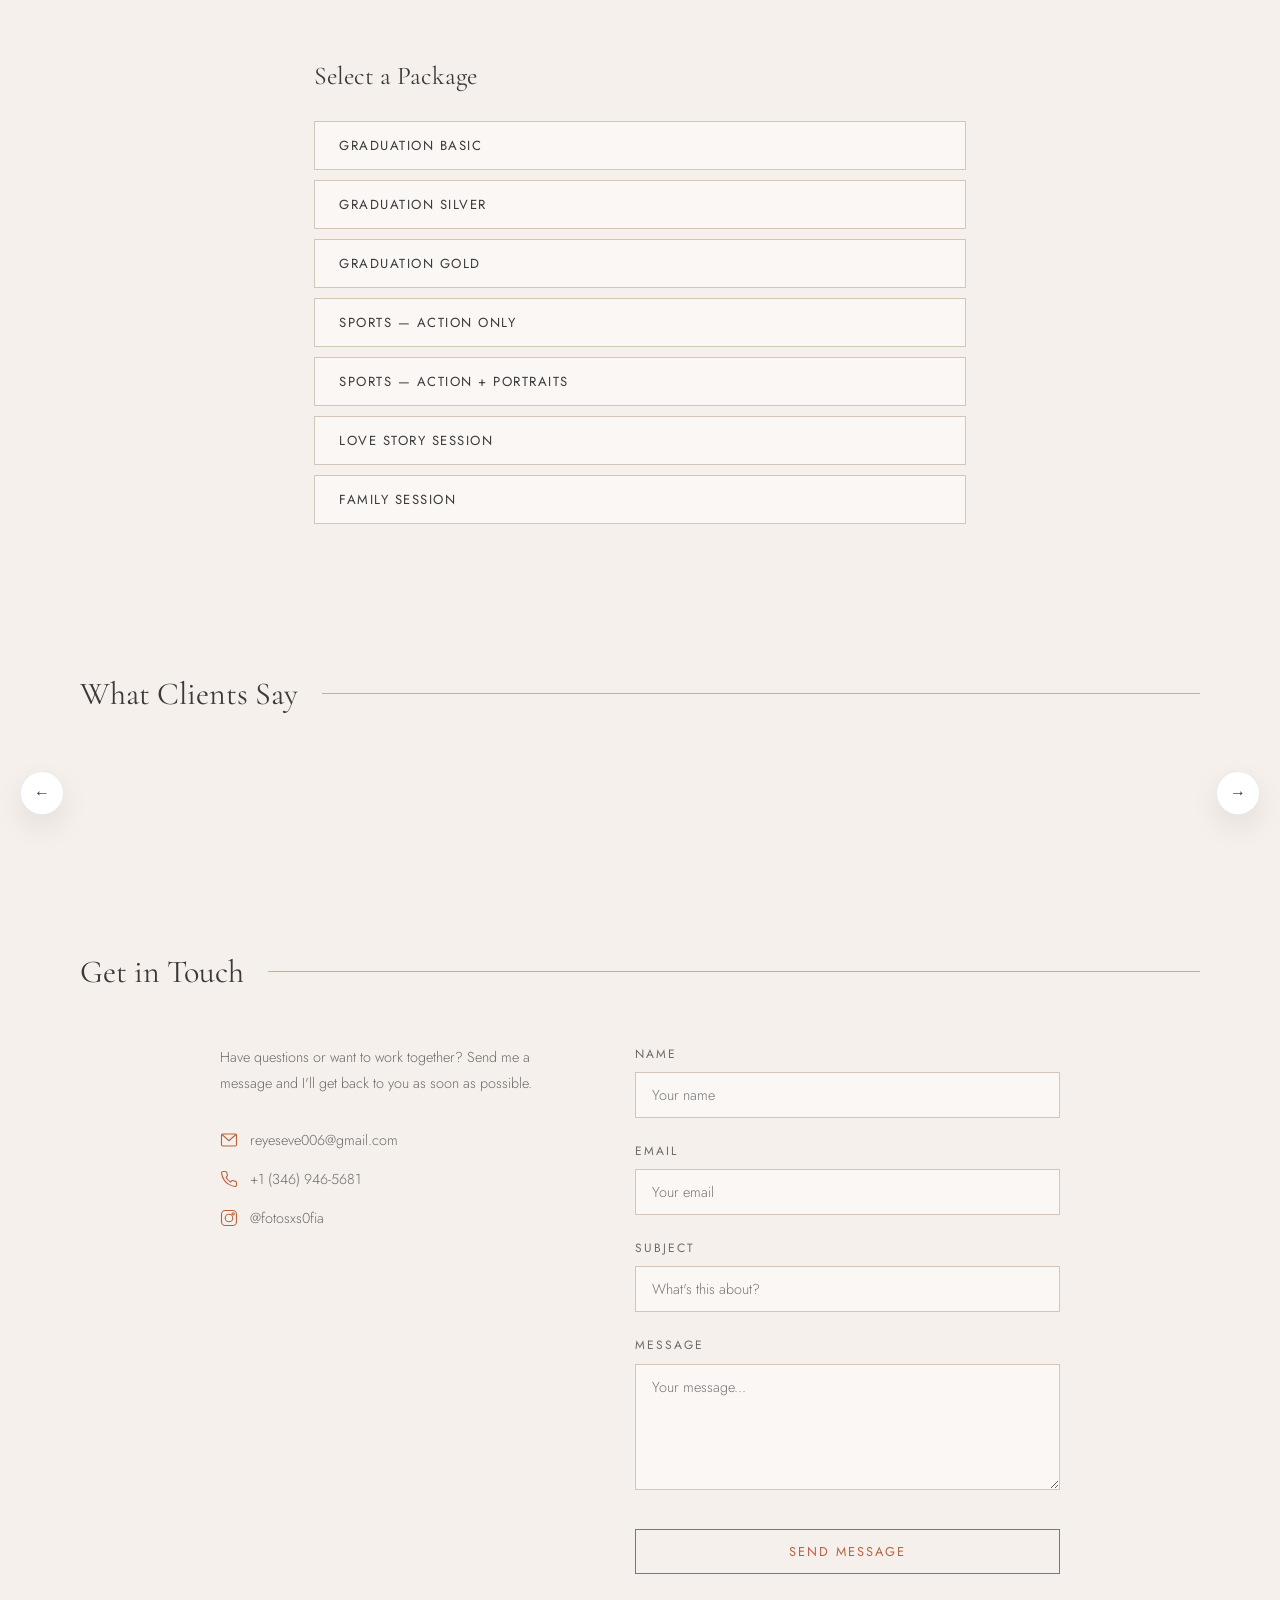
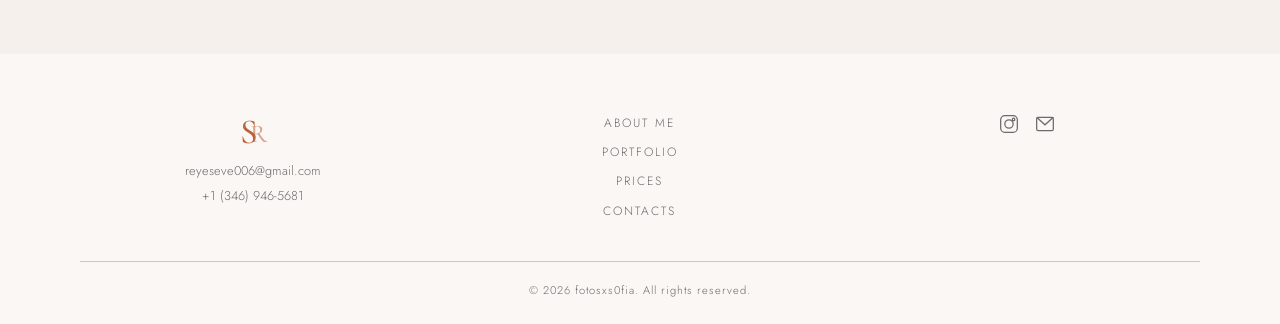
==== commit 3b132ded: "Rebrand visible text from fotosxsofia to fotosxs0fia" ====
--- a/index.html
+++ b/index.html
@@ -3,7 +3,7 @@
 <head>
     <meta charset="UTF-8">
     <meta name="viewport" content="width=device-width, initial-scale=1.0">
-    <title>fotosxsofia</title>
+    <title>fotosxs0fia</title>
     <link rel="icon" type="image/svg+xml" href="favicon.svg">
     <link rel="stylesheet" href="styles.css">
     <link rel="preconnect" href="https://fonts.googleapis.com">
@@ -382,7 +382,7 @@
             </div>
         </div>
         <div class="footer-bottom">
-            <p>&copy; 2026 fotosxsofia. All rights reserved.</p>
+            <p>&copy; 2026 fotosxs0fia. All rights reserved.</p>
         </div>
     </footer>
 
--- a/styles.css
+++ b/styles.css
@@ -1234,6 +1234,13 @@
     letter-spacing: 1px;
 }
 
+/* ========== Loading state (dims stale content while live data loads) ========== */
+.content-loading {
+    opacity: 0.35;
+    pointer-events: none;
+    transition: opacity 0.5s ease;
+}
+
 /* ========== Animations ========== */
 .fade-in {
     opacity: 0;
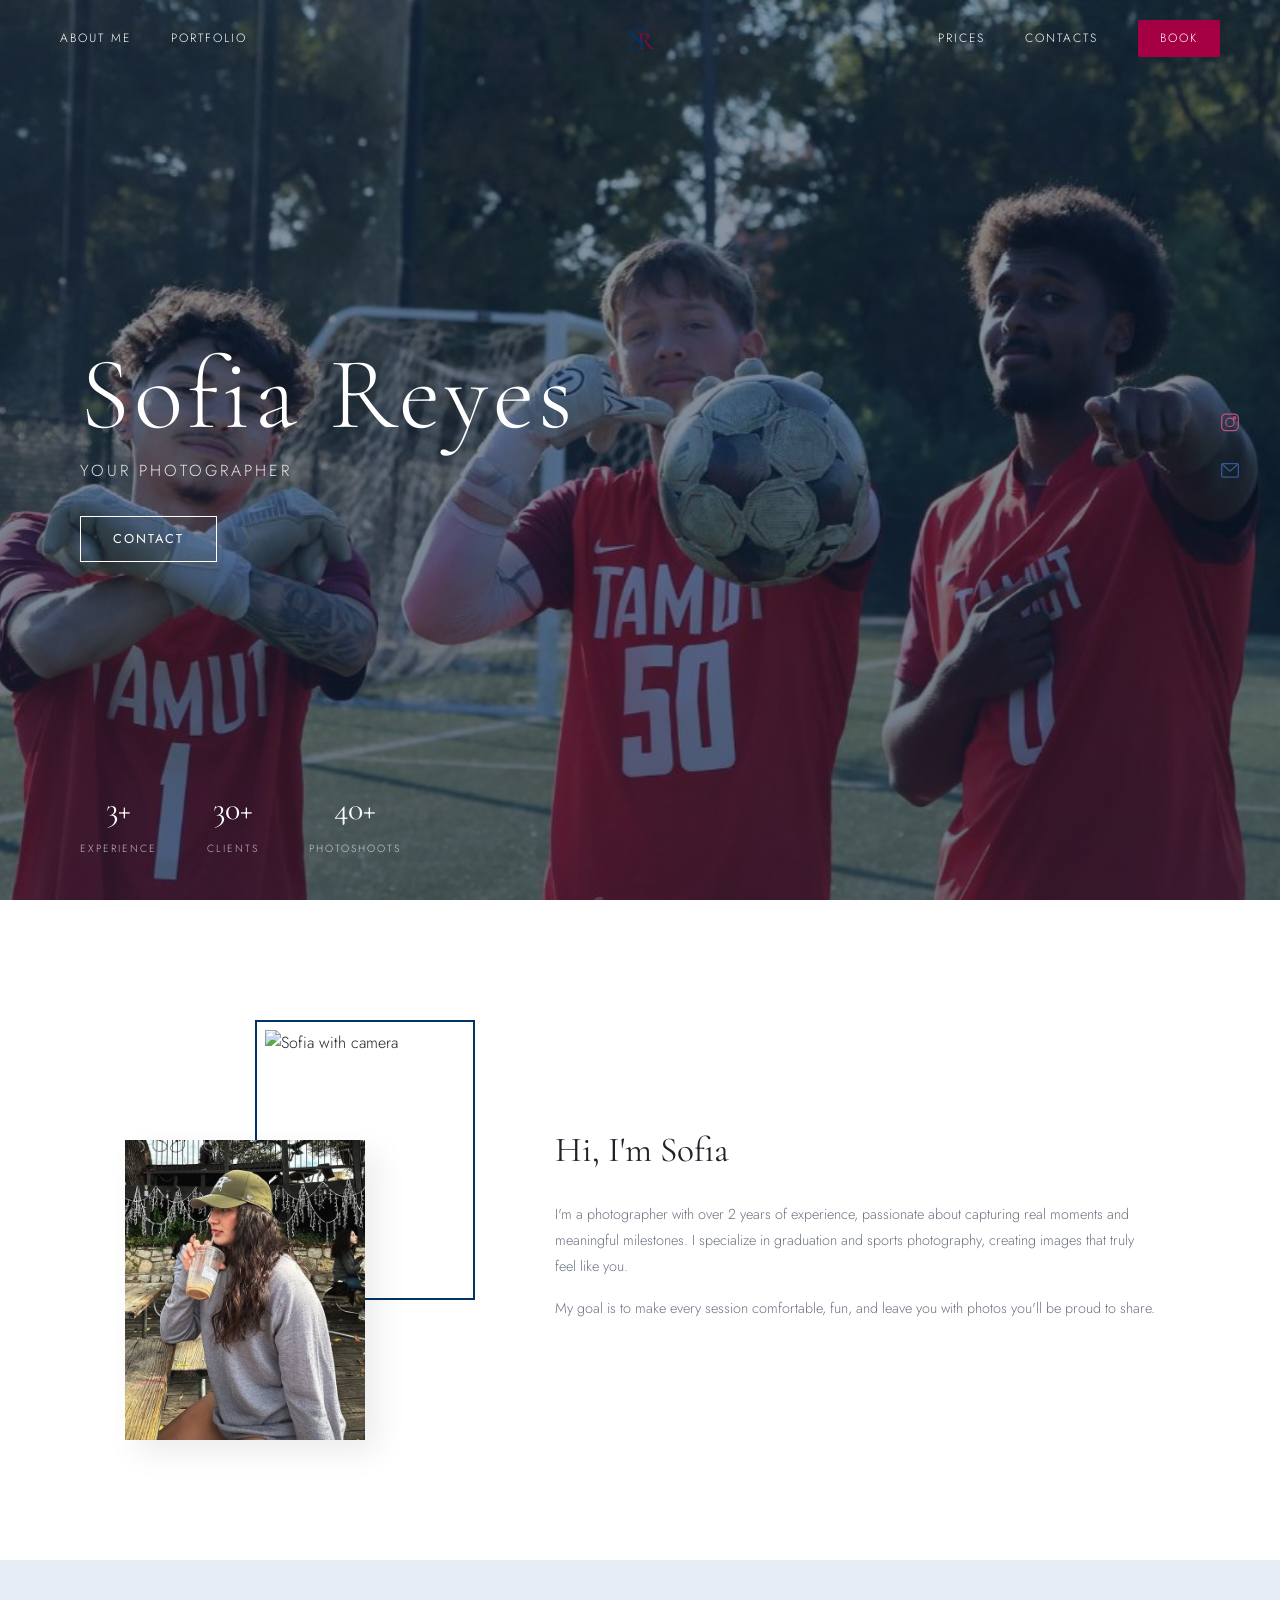
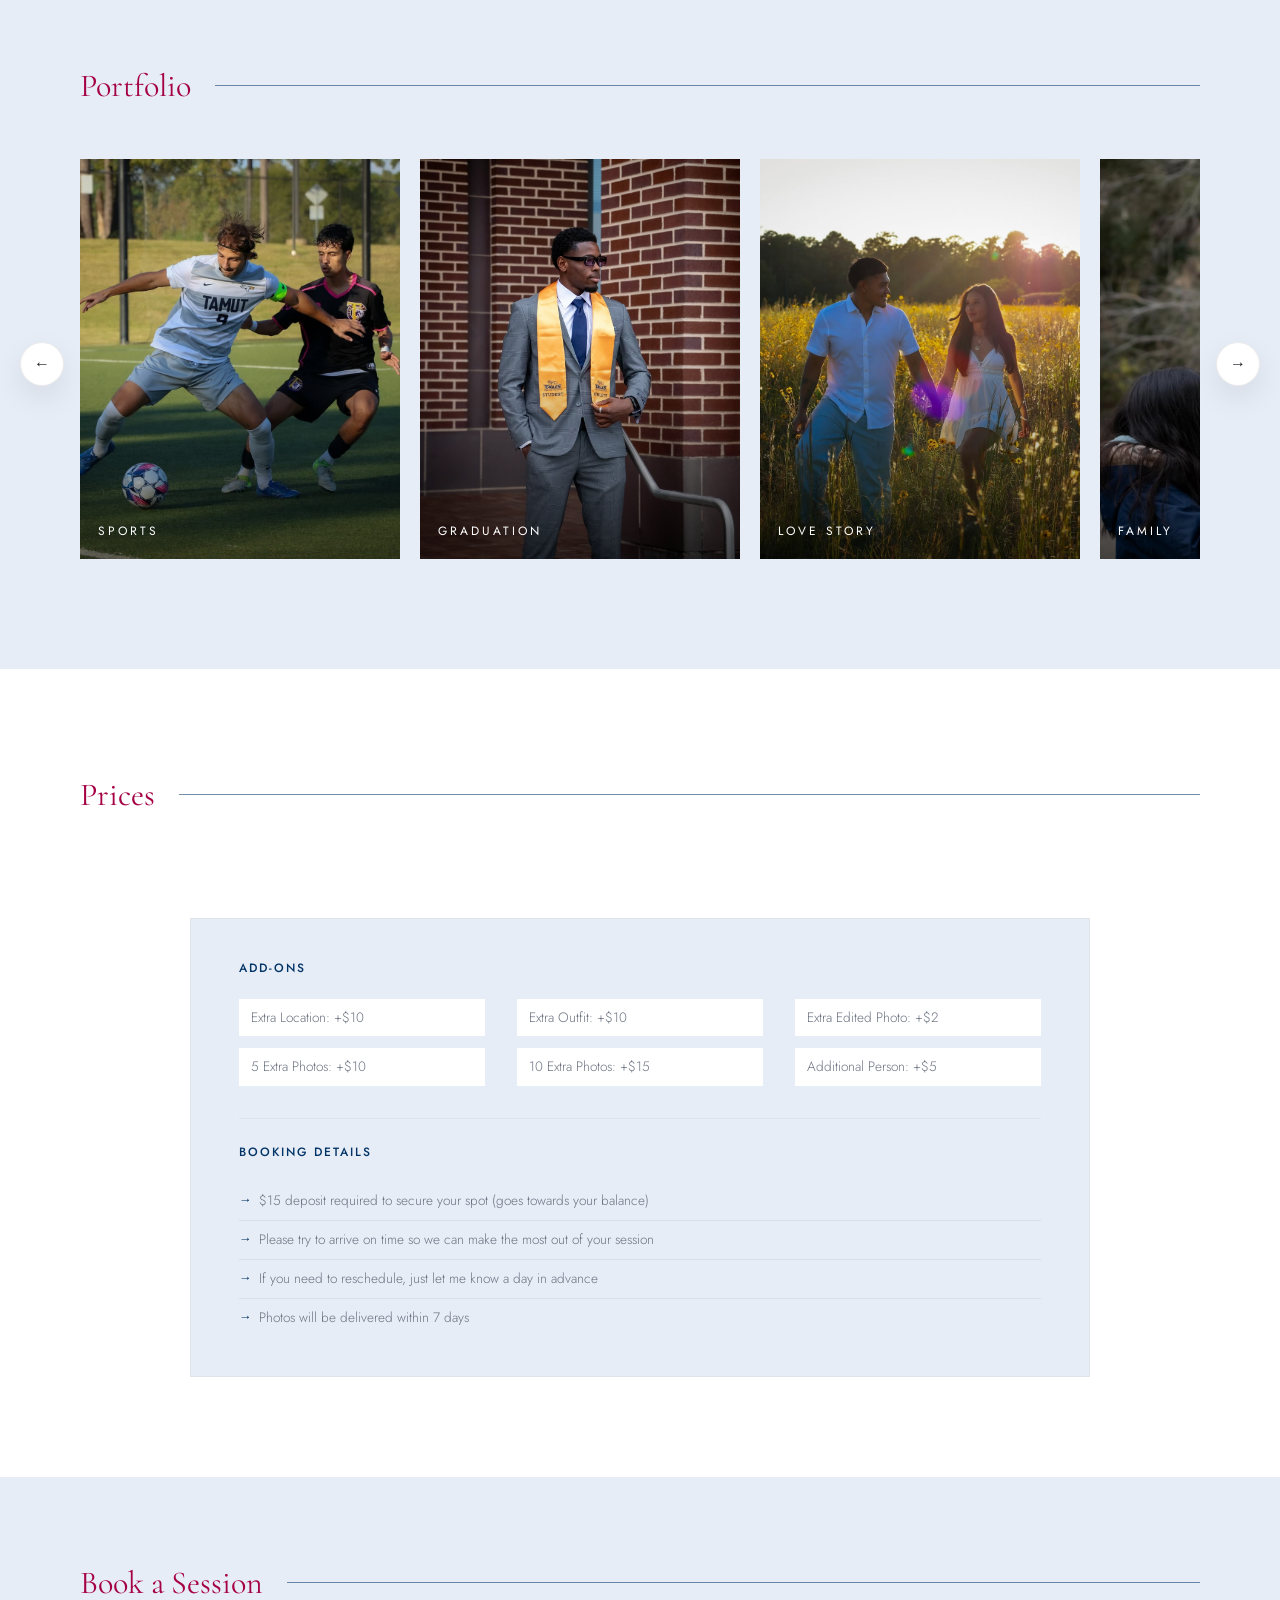
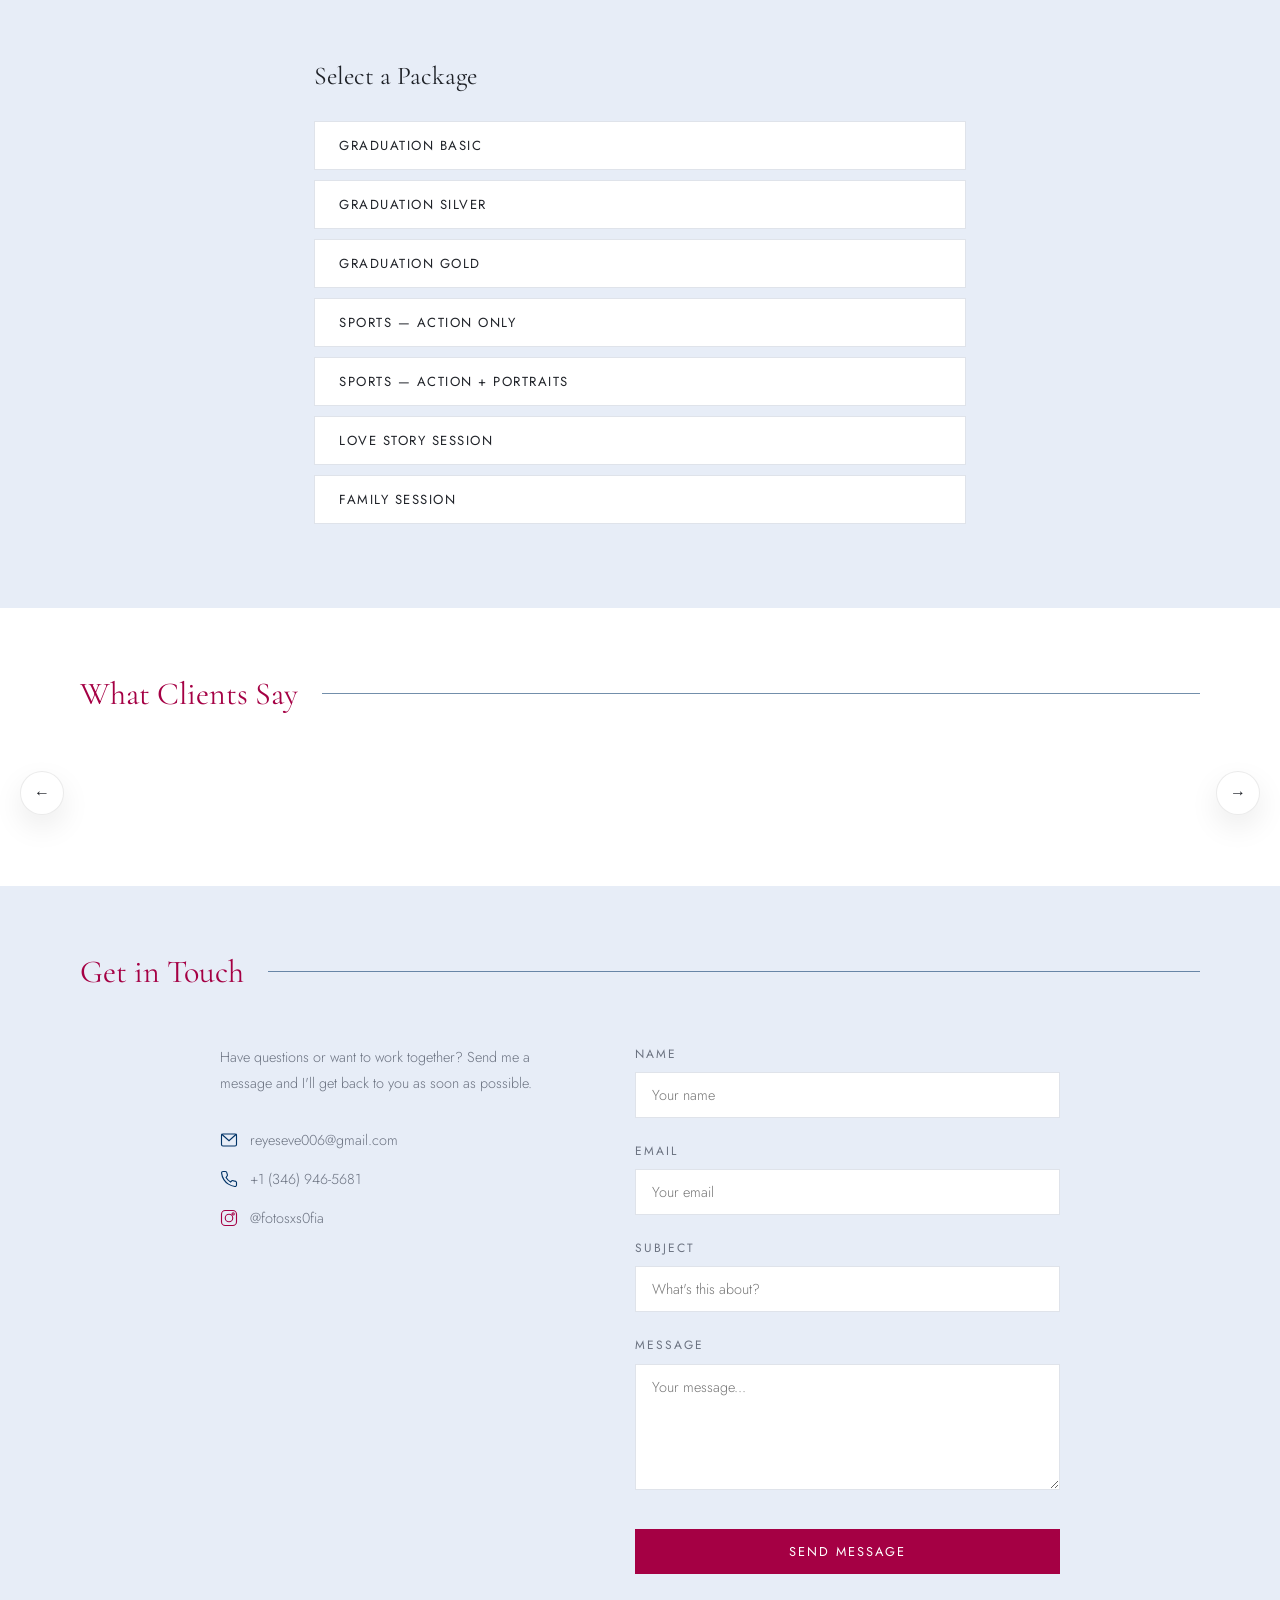
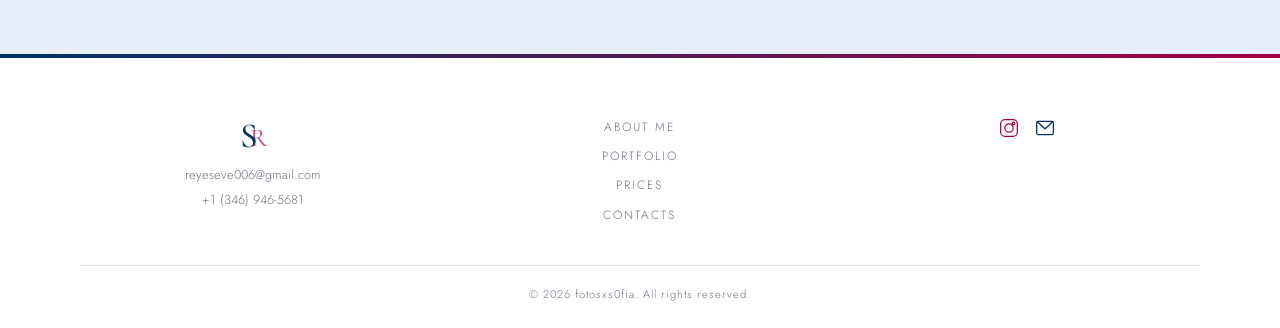
==== commit 3b9aa5d3: "Rebrand to FC Barcelona-inspired blue/burgundy palette - Recolor nav, buttons, price cards, calendar" ====
--- a/index.html
+++ b/index.html
@@ -22,7 +22,7 @@
         <div class="nav-links-right">
             <a href="#prices">Prices</a>
             <a href="#contact">Contacts</a>
-            <a href="#booking">Book</a>
+            <a href="#booking" class="nav-book-btn">Book</a>
         </div>
         <button class="mobile-menu-btn" aria-label="Toggle menu">
             <span></span>
--- a/styles.css
+++ b/styles.css
@@ -8,14 +8,18 @@
 }
 
 :root {
-    --bg: #f5f0eb;
-    --bg-light: #faf7f4;
-    --accent: #b8633e;
-    --accent-light: #c9856a;
-    --text: #3a3a3a;
-    --text-light: #6b6b6b;
+    --bg: #e7edf7;
+    --bg-burgundy: #f8ebf0;
+    --bg-light: #ffffff;
+    --blue: #003366;
+    --blue-light: #2f5c94;
+    --accent: #a50044;
+    --accent-light: #c4507e;
+    --accent-hover: #db0030;
+    --text: #1f2228;
+    --text-light: #6b7280;
     --white: #ffffff;
-    --border: #d4c5b9;
+    --border: #dfe3ea;
     --font-display: 'Cormorant Garamond', Georgia, serif;
     --font-body: 'Jost', 'Helvetica Neue', Arial, sans-serif;
 }
@@ -45,7 +49,7 @@
 }
 
 a:hover {
-    color: var(--accent);
+    color: var(--accent-hover);
 }
 
 h1, h2, h3, h4 {
@@ -63,18 +67,27 @@
     text-transform: uppercase;
     padding: 12px 32px;
     border: 1px solid var(--accent);
-    color: var(--accent);
-    background: transparent;
+    color: var(--white);
+    background: var(--accent);
     cursor: pointer;
     transition: all 0.3s ease;
 }
 
 .btn:hover {
-    background: var(--accent);
+    background: var(--accent-hover);
+    border-color: var(--accent-hover);
     color: var(--white);
 }
 
+.btn:disabled {
+    background: var(--border);
+    border-color: var(--border);
+    color: var(--text-light);
+    cursor: not-allowed;
+}
+
 .btn-outline {
+    background: transparent;
     border-color: var(--white);
     color: var(--white);
 }
@@ -96,16 +109,16 @@
     left: 0;
     right: 0;
     z-index: 1000;
-    display: flex;
+    display: grid;
+    grid-template-columns: 1fr auto 1fr;
     align-items: center;
-    justify-content: center;
     padding: 20px 60px;
     background: transparent;
     transition: background 0.3s ease, box-shadow 0.3s ease;
 }
 
 .navbar.scrolled {
-    background: rgba(245, 240, 235, 0.95);
+    background: rgba(242, 244, 248, 0.95);
     backdrop-filter: blur(10px);
     box-shadow: 0 1px 10px rgba(0, 0, 0, 0.05);
 }
@@ -113,7 +126,12 @@
 .nav-links-left,
 .nav-links-right {
     display: flex;
+    align-items: center;
     gap: 40px;
+}
+
+.nav-links-right {
+    justify-content: flex-end;
 }
 
 .nav-links-left a,
@@ -132,7 +150,22 @@
 
 .navbar.scrolled .nav-links-left a:hover,
 .navbar.scrolled .nav-links-right a:hover {
-    color: var(--accent);
+    color: var(--accent-hover);
+}
+
+.nav-links-right a.nav-book-btn,
+.navbar.scrolled .nav-links-right a.nav-book-btn {
+    padding: 9px 22px;
+    background: var(--accent);
+    color: var(--white);
+    border-radius: 2px;
+    transition: background 0.3s ease;
+}
+
+.nav-links-right a.nav-book-btn:hover,
+.navbar.scrolled .nav-links-right a.nav-book-btn:hover {
+    background: var(--accent-hover);
+    color: var(--white);
 }
 
 .nav-logo {
@@ -153,14 +186,14 @@
 
 .logo-s {
     font-size: 2.2rem;
-    color: var(--accent);
+    color: var(--blue);
     position: relative;
     z-index: 2;
 }
 
 .logo-r {
     font-size: 1.6rem;
-    color: rgba(184, 99, 62, 0.55);
+    color: rgba(165, 0, 68, 0.65);
     margin-left: -8px;
     position: relative;
     z-index: 1;
@@ -219,12 +252,16 @@
     padding: 8px 0;
 }
 
+.mobile-menu a:hover {
+    color: var(--accent-hover);
+}
+
 /* ========== Hero ========== */
 .hero {
     position: relative;
     height: 100vh;
     min-height: 600px;
-    background: linear-gradient(rgba(0, 0, 0, 0.4), rgba(0, 0, 0, 0.5)),
+    background: linear-gradient(rgba(12, 32, 58, 0.45), rgba(12, 32, 58, 0.6)),
                 url('hero.jpg');
     background-size: cover;
     background-position: center;
@@ -292,6 +329,14 @@
     transition: color 0.3s ease;
 }
 
+.hero-socials a:nth-child(1) {
+    color: var(--accent-light);
+}
+
+.hero-socials a:nth-child(2) {
+    color: var(--blue-light);
+}
+
 .hero-socials a:hover {
     color: var(--white);
 }
@@ -337,13 +382,14 @@
     font-size: 2rem;
     font-weight: 400;
     white-space: nowrap;
+    color: var(--accent);
 }
 
 .section-line {
     flex: 1;
     height: 1px;
-    background: var(--accent);
-    opacity: 0.5;
+    background: var(--blue);
+    opacity: 0.55;
 }
 
 /* ========== About ========== */
@@ -369,7 +415,7 @@
     right: 0;
     width: 220px;
     height: 280px;
-    border: 2px solid var(--accent);
+    border: 2px solid var(--blue);
     padding: 8px;
     background: var(--bg-light);
     z-index: 1;
@@ -457,6 +503,12 @@
     padding-bottom: 10px;
     scroll-behavior: smooth;
     -webkit-overflow-scrolling: touch;
+    scrollbar-width: none;
+    -ms-overflow-style: none;
+}
+
+.carousel-track::-webkit-scrollbar {
+    display: none;
 }
 
 .portfolio-slide {
@@ -494,9 +546,9 @@
 }
 
 .carousel-btn:hover {
-    background: var(--accent);
+    background: var(--accent-hover);
     color: var(--white);
-    border-color: var(--accent);
+    border-color: var(--accent-hover);
 }
 
 .carousel-btn.prev {
@@ -615,16 +667,16 @@
     text-transform: uppercase;
     font-weight: 400;
     padding: 10px 28px;
-    border: 1px solid var(--border);
+    border: 1px solid var(--blue-light);
     background: transparent;
-    color: var(--text-light);
+    color: var(--blue);
     cursor: pointer;
     transition: all 0.3s ease;
 }
 
 .prices-tab:hover {
-    border-color: var(--accent-light);
-    color: var(--text);
+    border-color: var(--accent-hover);
+    color: var(--accent-hover);
 }
 
 .prices-tab.active {
@@ -654,8 +706,8 @@
     font-size: 0.75rem;
     letter-spacing: 2px;
     text-transform: uppercase;
-    color: var(--text);
-    font-weight: 400;
+    color: var(--blue);
+    font-weight: 500;
     margin-bottom: 20px;
 }
 
@@ -676,7 +728,6 @@
     color: var(--text-light);
     padding: 8px 12px;
     background: var(--bg-light);
-    border-left: 2px solid var(--accent-light);
 }
 
 .booking-details-list {
@@ -690,7 +741,7 @@
     padding: 8px 0 8px 20px;
     position: relative;
     line-height: 1.6;
-    border-bottom: 1px solid rgba(212, 197, 185, 0.3);
+    border-bottom: 1px solid rgba(0, 0, 0, 0.06);
 }
 
 .booking-details-list li:last-child {
@@ -701,7 +752,7 @@
     content: '→';
     position: absolute;
     left: 0;
-    color: var(--accent);
+    color: var(--blue);
     font-size: 0.8rem;
 }
 
@@ -851,7 +902,7 @@
 .form-group input:focus,
 .form-group select:focus,
 .form-group textarea:focus {
-    border-color: var(--accent);
+    border-color: var(--blue);
 }
 
 .form-group textarea {
@@ -899,7 +950,7 @@
 }
 
 .calendar-nav:hover {
-    color: var(--accent);
+    color: var(--accent-hover);
 }
 
 .calendar-weekdays {
@@ -936,7 +987,8 @@
 }
 
 .calendar-days span:hover:not(.disabled):not(.selected) {
-    background: var(--border);
+    background: rgba(0, 51, 102, 0.08);
+    color: var(--blue);
 }
 
 .calendar-days span.selected {
@@ -950,7 +1002,7 @@
 }
 
 .calendar-days span.today {
-    border: 1px solid var(--accent-light);
+    border: 1px solid var(--blue);
 }
 
 .selected-date {
@@ -989,6 +1041,7 @@
 /* ========== Testimonial ========== */
 .testimonial {
     padding: 60px 0 80px;
+    background: var(--white);
 }
 
 .testimonial .section-header {
@@ -1010,7 +1063,13 @@
     scroll-snap-type: x mandatory;
     scroll-behavior: smooth;
     -webkit-overflow-scrolling: touch;
+    scrollbar-width: none;
+    -ms-overflow-style: none;
     padding: 14px 2px 12px;
+}
+
+.testimonial-track::-webkit-scrollbar {
+    display: none;
 }
 
 .testimonial-track.is-centered {
@@ -1031,7 +1090,7 @@
     height: 100%;
     width: 100%;
     margin: 0;
-    border: 1px solid var(--accent);
+    border: 1px solid var(--blue);
     border-radius: 4px;
     padding: 36px 40px 40px;
     position: relative;
@@ -1055,7 +1114,9 @@
 }
 
 .testimonial-card h4 {
-    font-size: 1.2rem;
+    font-family: var(--font-body);
+    font-size: 1rem;
+    font-weight: 500;
     margin-bottom: 16px;
     color: var(--text);
 }
@@ -1100,6 +1161,10 @@
 
 .contact-detail svg {
     flex-shrink: 0;
+    color: var(--blue);
+}
+
+.contact-detail:nth-of-type(3) svg {
     color: var(--accent);
 }
 
@@ -1108,7 +1173,7 @@
 }
 
 .contact-detail a:hover {
-    color: var(--accent);
+    color: var(--accent-hover);
 }
 
 .contact-form .btn {
@@ -1120,6 +1185,8 @@
 .footer {
     background: var(--bg-light);
     padding: 60px 80px 24px;
+    border-top: 4px solid;
+    border-image: linear-gradient(to right, var(--blue), var(--accent)) 1;
 }
 
 .footer-content {
@@ -1141,14 +1208,14 @@
 
 .footer-logo .logo-s {
     font-size: 2.2rem;
-    color: var(--accent);
+    color: var(--blue);
     position: relative;
     z-index: 2;
 }
 
 .footer-logo .logo-r {
     font-size: 1.6rem;
-    color: rgba(184, 99, 62, 0.55);
+    color: rgba(165, 0, 68, 0.65);
     margin-left: -8px;
     position: relative;
     z-index: 1;
@@ -1174,13 +1241,25 @@
     color: var(--text-light);
 }
 
+.footer-nav a:hover {
+    color: var(--accent-hover);
+}
+
 .footer-socials {
     display: flex;
     gap: 16px;
 }
 
-.footer-socials a {
-    color: var(--text-light);
+.footer-socials a:nth-child(1) {
+    color: var(--accent);
+}
+
+.footer-socials a:nth-child(2) {
+    color: var(--blue);
+}
+
+.footer-socials a:hover {
+    color: var(--accent-hover);
 }
 
 .footer-subscribe h4 {
@@ -1215,7 +1294,7 @@
 }
 
 .subscribe-form input:focus {
-    border-color: var(--accent);
+    border-color: var(--blue);
 }
 
 .subscribe-form .btn {
@@ -1277,7 +1356,7 @@
 }
 
 .gallery-back:hover {
-    color: var(--accent);
+    color: var(--accent-hover);
 }
 
 .gallery-header h1 {
@@ -1390,6 +1469,7 @@
     }
 
     .navbar {
+        display: flex;
         justify-content: flex-start;
         padding: 16px 20px;
     }
@@ -1746,7 +1826,7 @@
     font-family: var(--font-display, 'Cormorant Garamond', Georgia, serif);
     font-size: clamp(1.3rem, 2.5vw, 1.6rem);
     font-weight: 400;
-    color: var(--text, #3a3a3a);
+    color: var(--text, #1f2228);
     margin-bottom: 24px;
 }
 
@@ -1764,18 +1844,23 @@
     letter-spacing: 1.5px;
     text-transform: uppercase;
     padding: 14px 24px;
-    border: 1px solid var(--border, #d4c5b9);
-    background: var(--bg-light, #faf7f4);
-    color: var(--text, #3a3a3a);
+    border: 1px solid var(--border, #dfe3ea);
+    background: var(--bg-light, #ffffff);
+    color: var(--text, #1f2228);
     cursor: pointer;
     text-align: left;
     transition: all 0.2s ease;
 }
 
-.booking-pkg-btn:hover,
+.booking-pkg-btn:hover {
+    border-color: var(--accent, #a50044);
+    background: var(--accent, #a50044);
+    color: #fff;
+}
+
 .booking-pkg-btn.selected {
-    border-color: var(--accent, #b8633e);
-    background: var(--accent, #b8633e);
+    border-color: var(--accent, #a50044);
+    background: var(--accent, #a50044);
     color: #fff;
 }
 
@@ -1801,7 +1886,7 @@
 .bk-cal-title {
     font-size: 0.85rem;
     font-weight: 500;
-    color: var(--text, #3a3a3a);
+    color: var(--text, #1f2228);
     letter-spacing: 0.5px;
 }
 
@@ -1810,13 +1895,13 @@
     border: none;
     font-size: 1.2rem;
     cursor: pointer;
-    color: var(--text-light, #7a6e67);
+    color: var(--text-light, #6b7280);
     padding: 4px 8px;
     transition: color 0.2s;
 }
 
 .bk-cal-nav:hover {
-    color: var(--accent, #b8633e);
+    color: var(--accent-hover, #db0030);
 }
 
 .bk-cal-grid {
@@ -1829,7 +1914,7 @@
     text-align: center;
     font-size: 0.65rem;
     text-transform: uppercase;
-    color: var(--text-light, #7a6e67);
+    color: var(--text-light, #6b7280);
     padding: 4px 0;
     letter-spacing: 0.5px;
 }
@@ -1847,27 +1932,27 @@
 }
 
 .bk-cal-day--available {
-    color: var(--accent, #b8633e);
+    color: var(--blue, #003366);
     font-weight: 500;
     cursor: pointer;
 }
 
 .bk-cal-day--available:hover {
-    background: rgba(184, 99, 62, 0.1);
+    background: rgba(0, 51, 102, 0.1);
 }
 
 .bk-cal-day--selected {
-    background: var(--accent, #b8633e);
+    background: var(--accent, #a50044);
     color: #fff;
     cursor: pointer;
 }
 
 .bk-cal-day--unavailable {
-    color: var(--border, #d4c5b9);
+    color: var(--text-light, #6b7280);
 }
 
 .bk-cal-day--past {
-    color: var(--border, #d4c5b9);
+    color: #b0b5bd;
 }
 
 /* Time Slots */
@@ -1879,7 +1964,7 @@
 
 .time-slots-hint {
     font-size: 0.8rem;
-    color: var(--text-light, #7a6e67);
+    color: var(--text-light, #6b7280);
     font-style: italic;
     padding-top: 8px;
 }
@@ -1890,18 +1975,23 @@
     letter-spacing: 1px;
     text-transform: uppercase;
     padding: 10px 16px;
-    border: 1px solid var(--border, #d4c5b9);
-    background: var(--bg-light, #faf7f4);
+    border: 1px solid var(--border, #dfe3ea);
+    background: var(--bg-light, #ffffff);
     cursor: pointer;
-    color: var(--text, #3a3a3a);
+    color: var(--text, #1f2228);
     transition: all 0.2s ease;
     text-align: left;
 }
 
-.time-slot-btn:hover,
+.time-slot-btn:hover {
+    border-color: var(--accent-hover, #db0030);
+    background: var(--accent-hover, #db0030);
+    color: #fff;
+}
+
 .time-slot-btn.selected {
-    border-color: var(--accent, #b8633e);
-    background: var(--accent, #b8633e);
+    border-color: var(--accent, #a50044);
+    background: var(--accent, #a50044);
     color: #fff;
 }
 
@@ -1912,8 +2002,8 @@
 
 /* Deposit Box */
 .deposit-box {
-    border: 1px solid var(--border, #d4c5b9);
-    background: var(--bg-light, #faf7f4);
+    border: 1px solid var(--border, #dfe3ea);
+    background: var(--bg-light, #ffffff);
     padding: 20px;
     margin-bottom: 24px;
 }
@@ -1923,13 +2013,13 @@
     letter-spacing: 1.5px;
     text-transform: uppercase;
     font-weight: 500;
-    color: var(--accent, #b8633e);
+    color: var(--accent, #a50044);
     margin-bottom: 8px;
 }
 
 .deposit-instructions {
     font-size: 0.85rem;
-    color: var(--text, #3a3a3a);
+    color: var(--text, #1f2228);
     margin-bottom: 14px;
     line-height: 1.6;
 }
@@ -1942,7 +2032,7 @@
 
 .deposit-option {
     flex: 1;
-    border: 1px solid var(--border, #d4c5b9);
+    border: 1px solid var(--border, #dfe3ea);
     background: #fff;
     padding: 10px 14px;
     display: flex;
@@ -1954,13 +2044,13 @@
     font-size: 0.7rem;
     letter-spacing: 1px;
     text-transform: uppercase;
-    color: var(--text-muted, #7a6e67);
+    color: var(--text-muted, #6b7280);
 }
 
 .deposit-option-value {
     font-size: 0.95rem;
     font-weight: 500;
-    color: var(--accent, #b8633e);
+    color: var(--accent, #a50044);
 }
 
 .deposit-check {
@@ -1968,13 +2058,13 @@
     align-items: flex-start;
     gap: 10px;
     font-size: 0.82rem;
-    color: var(--text, #3a3a3a);
+    color: var(--text, #1f2228);
     cursor: pointer;
 }
 
 .deposit-check input {
     margin-top: 2px;
-    accent-color: var(--accent, #b8633e);
+    accent-color: var(--accent, #a50044);
     flex-shrink: 0;
 }
 
@@ -1988,14 +2078,14 @@
 
 .booking-back-btn {
     background: transparent;
-    color: var(--text-light, #7a6e67);
-    border-color: var(--border, #d4c5b9);
+    color: var(--text-light, #6b7280);
+    border-color: var(--border, #dfe3ea);
 }
 
 .booking-back-btn:hover {
-    border-color: var(--text, #3a3a3a);
+    border-color: var(--text, #1f2228);
     background: transparent;
-    color: var(--text, #3a3a3a);
+    color: var(--text, #1f2228);
 }
 
 .booking-error {
@@ -2017,7 +2107,7 @@
     width: 56px;
     height: 56px;
     border-radius: 50%;
-    background: var(--accent, #b8633e);
+    background: var(--accent, #a50044);
     color: #fff;
     font-size: 1.5rem;
     display: flex;
@@ -2035,7 +2125,7 @@
 
 .booking-confirm p {
     font-size: 0.9rem;
-    color: var(--text-light, #7a6e67);
+    color: var(--text-light, #6b7280);
     max-width: 420px;
     margin: 0 auto;
     line-height: 1.7;
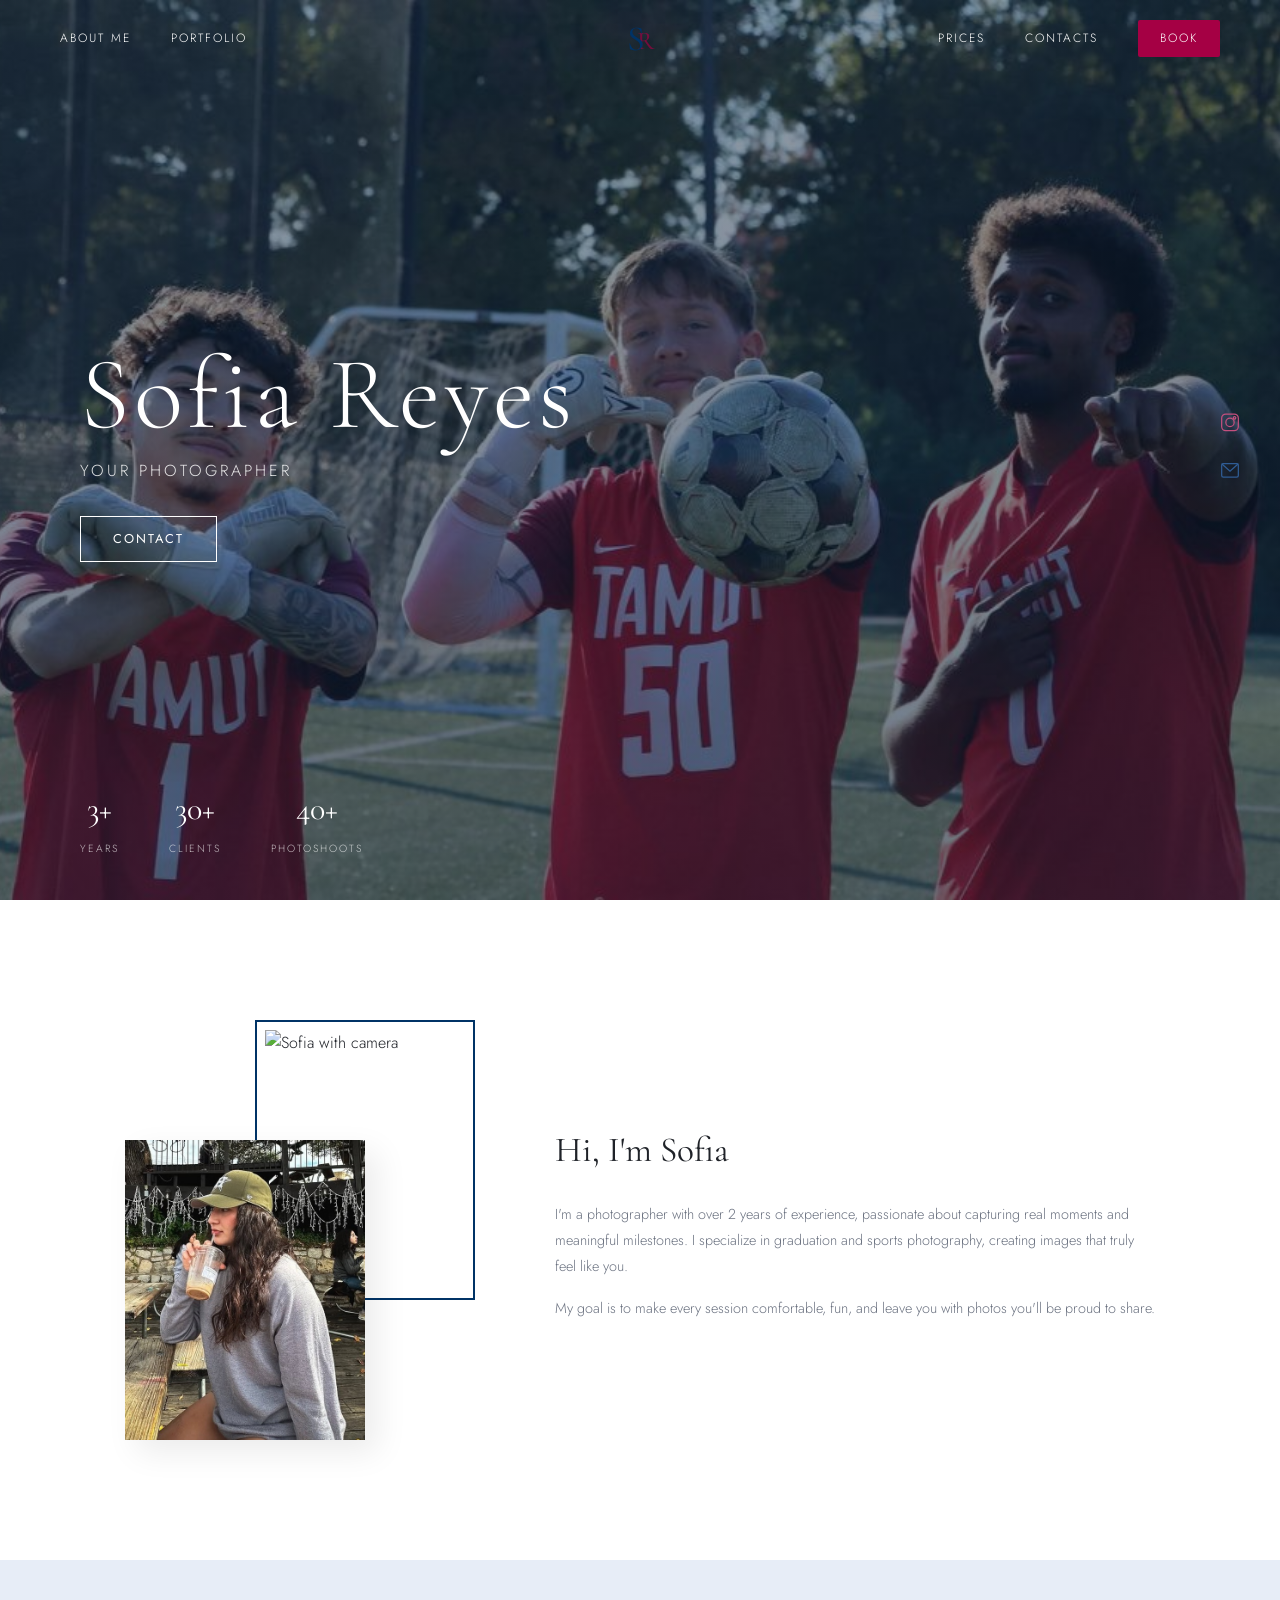
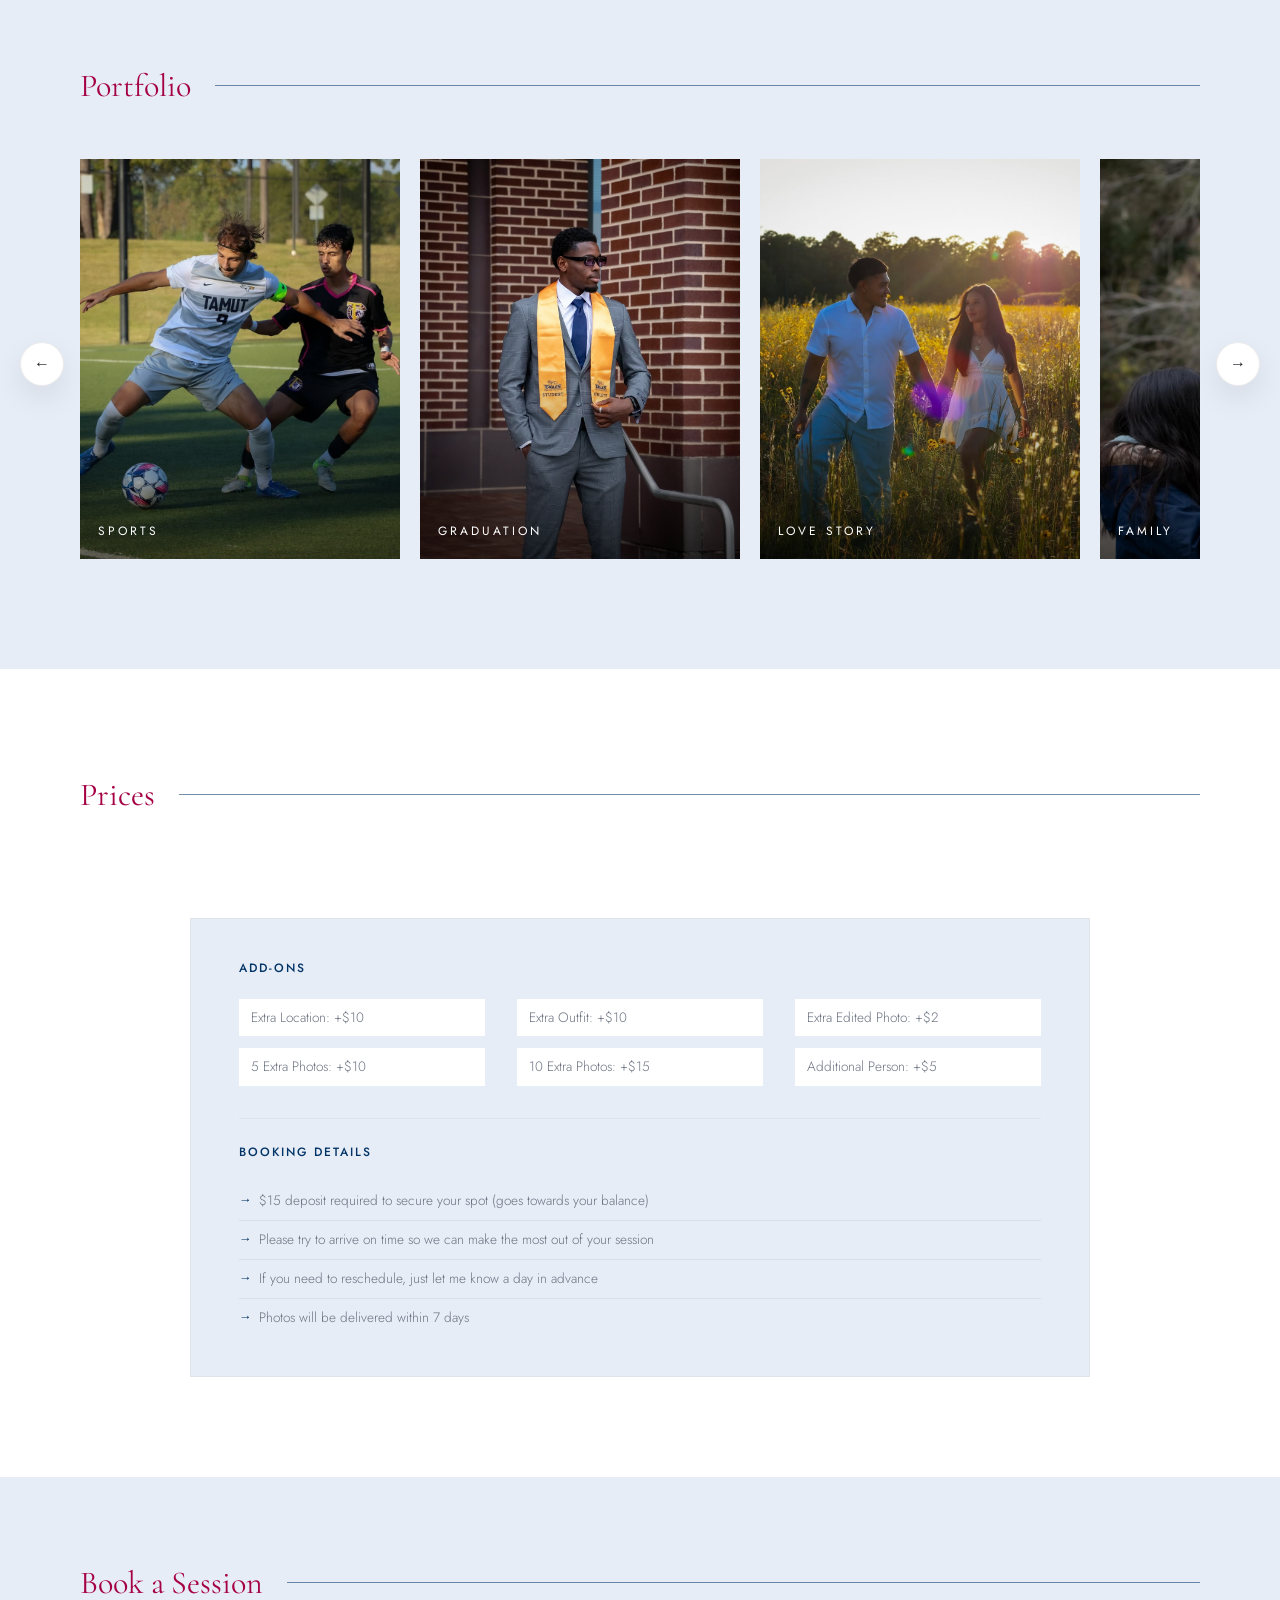
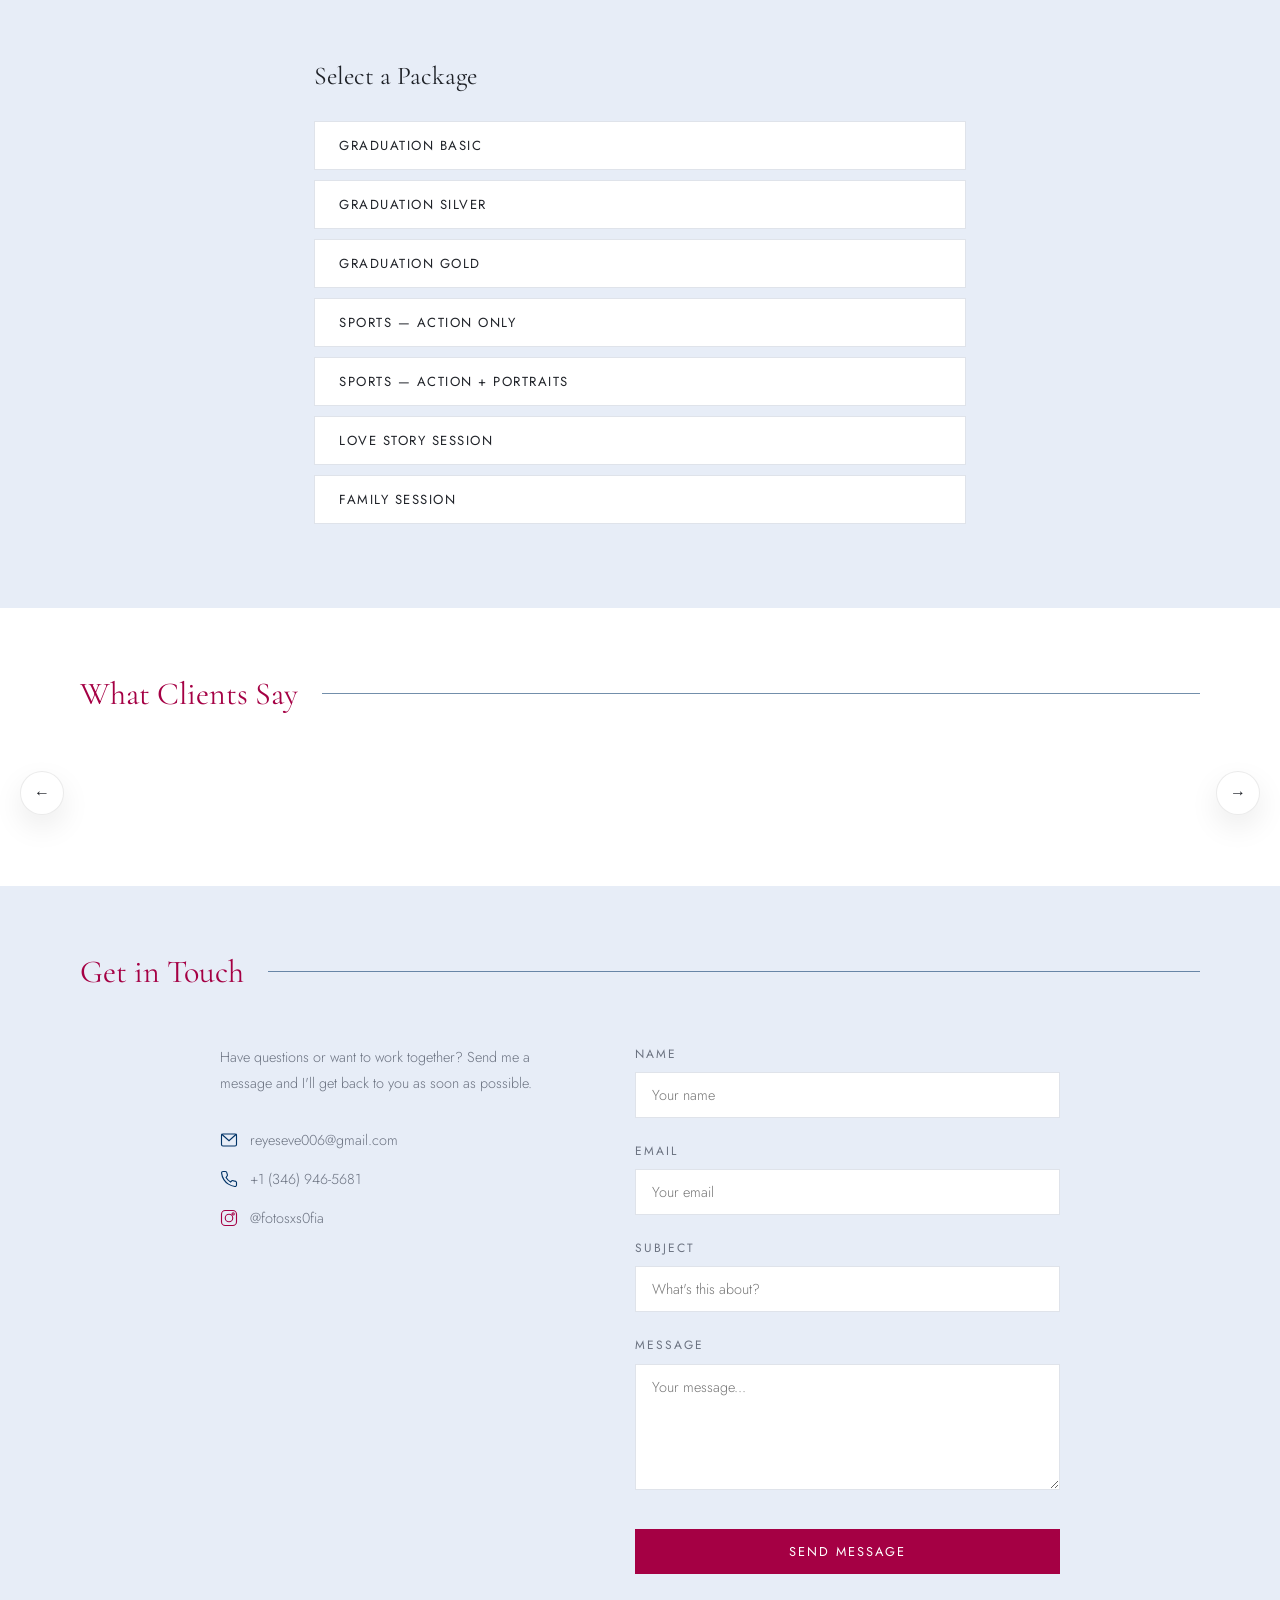
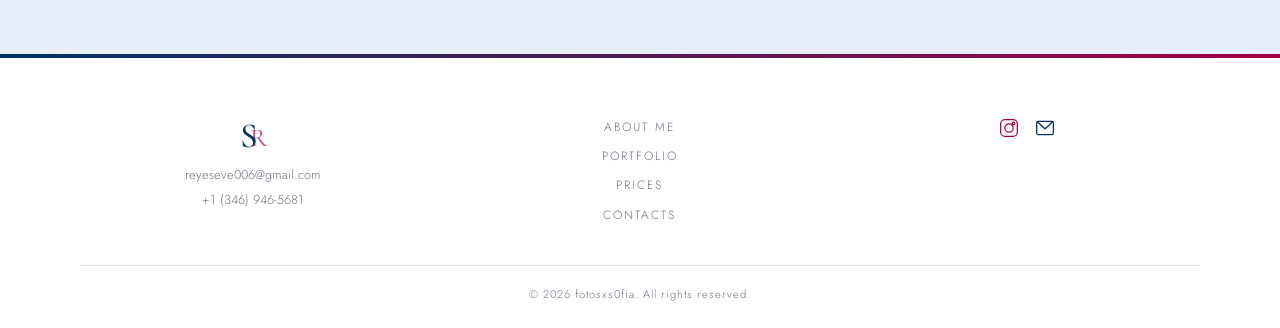
==== commit 0e153d09: "Clarify hero stat label: Experience -> Years The 3+ stat was ambiguous about what it counted; Years " ====
--- a/index.html
+++ b/index.html
@@ -4,6 +4,21 @@
     <meta charset="UTF-8">
     <meta name="viewport" content="width=device-width, initial-scale=1.0">
     <title>fotosxs0fia</title>
+    <meta name="description" content="Sofia Reyes — graduation, sports, and family photography that feels like you.">
+
+    <!-- Open Graph / link previews -->
+    <meta property="og:type" content="website">
+    <meta property="og:title" content="Sofia Reyes — fotosxs0fia">
+    <meta property="og:description" content="Graduation, sports, and family photography that feels like you.">
+    <meta property="og:image" content="https://fotosxsofia.com/og-image.jpg">
+    <meta property="og:url" content="https://fotosxsofia.com">
+
+    <!-- Twitter Card -->
+    <meta name="twitter:card" content="summary_large_image">
+    <meta name="twitter:title" content="Sofia Reyes — fotosxs0fia">
+    <meta name="twitter:description" content="Graduation, sports, and family photography that feels like you.">
+    <meta name="twitter:image" content="https://fotosxsofia.com/og-image.jpg">
+
     <link rel="icon" type="image/svg+xml" href="favicon.svg">
     <link rel="stylesheet" href="styles.css">
     <link rel="preconnect" href="https://fonts.googleapis.com">
@@ -63,7 +78,7 @@
         <div class="hero-stats">
             <div class="stat">
                 <span class="stat-number">3+</span>
-                <span class="stat-label">Experience</span>
+                <span class="stat-label">Years</span>
             </div>
             <div class="stat">
                 <span class="stat-number">30+</span>
